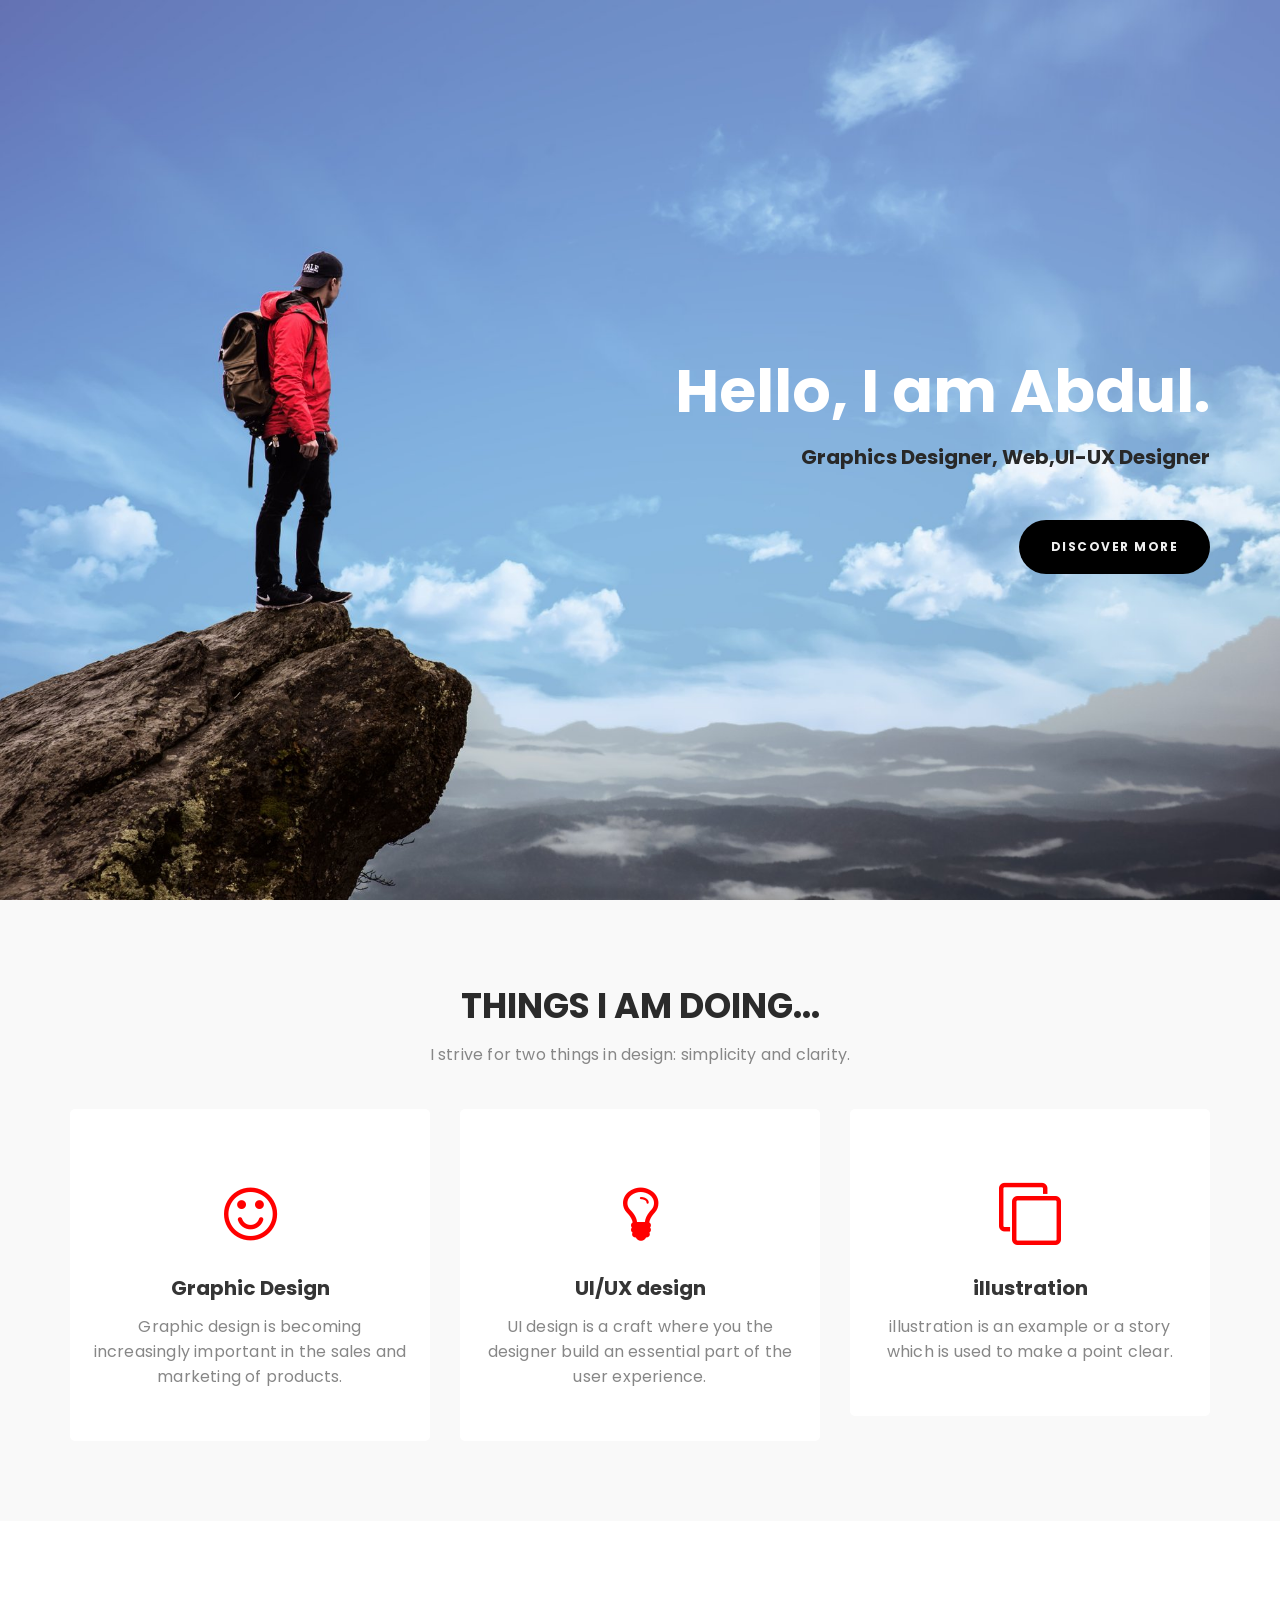
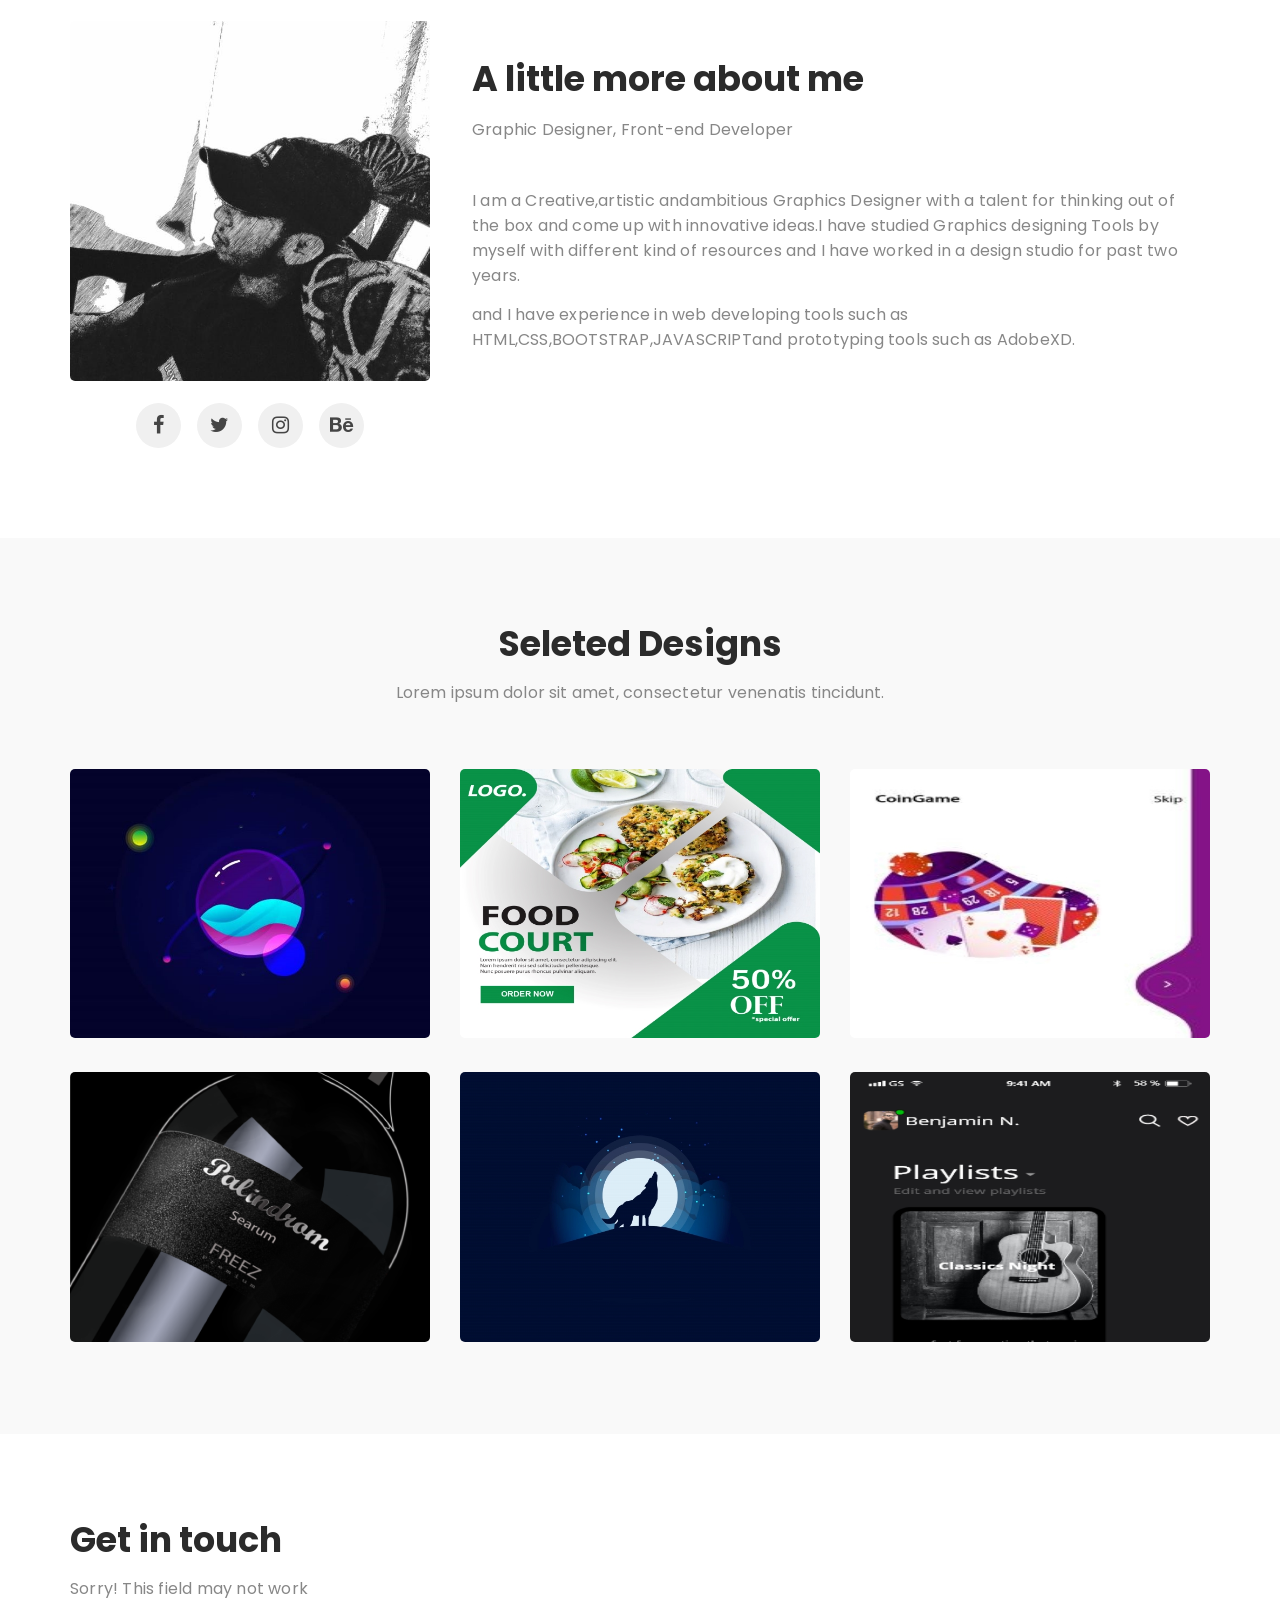
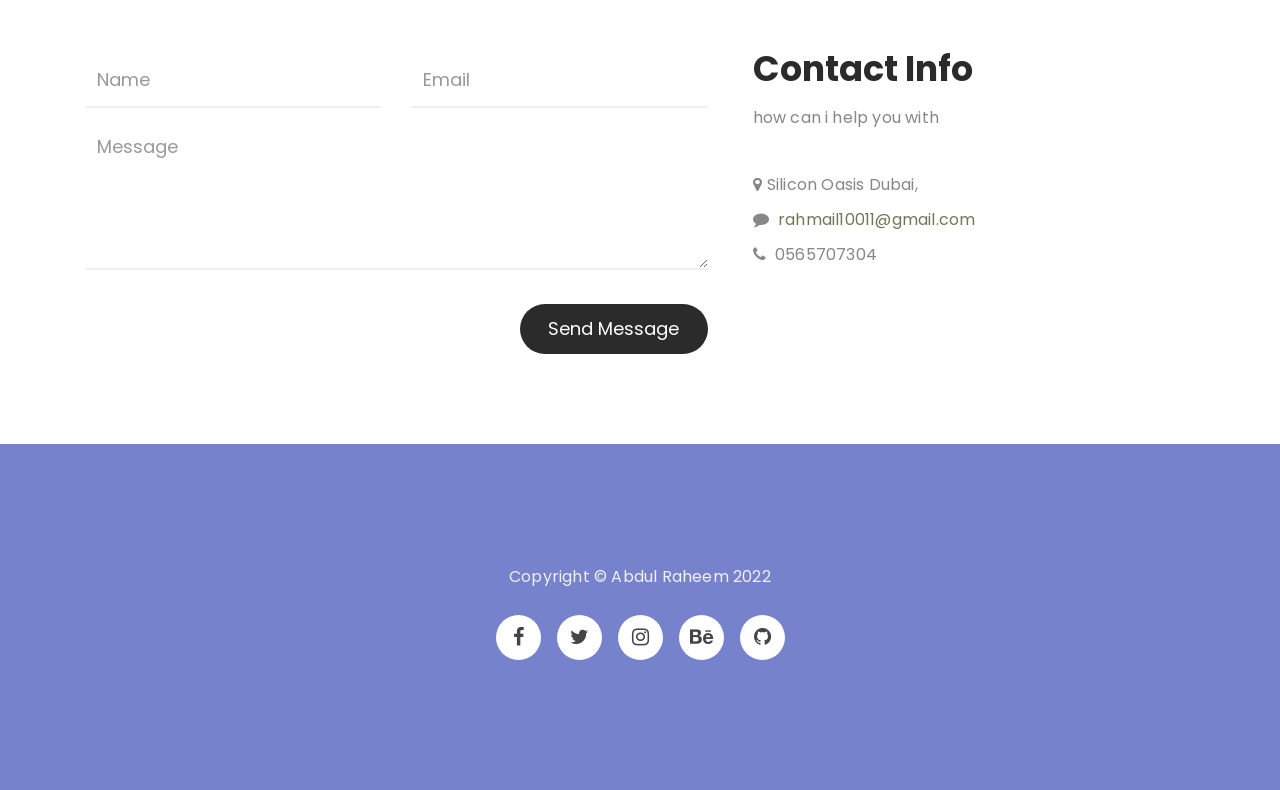
==== index.html @ 496cd47b "Update index.html" ====
<!DOCTYPE html>
<html lang="en">
<head>

<meta charset="UTF-8">
<meta http-equiv="X-UA-Compatible" content="IE=Edge">
<meta name="description" content="">
<meta name="keywords" content="">
<meta name="author" content="">
<meta name="viewport" content="width=device-width, initial-scale=1, maximum-scale=1">

<title>Portfolio</title>
<!--

Template 2087 Kalay

http://www.tooplate.com/view/2087-kalay

-->
<link rel="stylesheet" href="css/bootstrap.min.css">
<link rel="stylesheet" href="css/animate.css">
<link rel="stylesheet" href="css/magnific-popup.css">
<link rel="stylesheet" href="css/font-awesome.min.css">

<!-- MAIN CSS -->
<link rel="stylesheet" href="css/tooplate-style.css">

</head>
<body>

<!-- PRE LOADER -->
<div class="preloader">
     <div class="spinner">
          <span class="spinner-rotate"></span>
     </div>
</div>


<!-- HOME SECTION -->
<section id="home" class="parallax-section">
     <div class="container">
          <div class="row">

               <div class="col-md-offset-5 col-md-7 col-sm-12">
                    <div class="home-thumb">
                         <h1 class="wow fadeInUp" data-wow-delay="0.4s">Hello, I am Abdul.</h1>
                         <h4 class="wow fadeInUp white-color" data-wow-delay="0.6s">Graphics Designer, Web,UI-UX Designer </h4>
                         <a href="#service" class="wow fadeInUp smoothScroll btn btn-default section-btn" data-wow-delay="1s">discover more</a>
                    </div>
               </div>

          </div>
     </div>
</section>


<!-- SERVICE SECTION -->
<section id="service" class="parallax-section">
     <div class="container">
          <div class="row">

               <div class="wow fadeInUp section-title" data-wow-delay="0.2s">
                    <!-- SECTION TITLE -->
                    <h2 class="text-uppercase">things i am doing...</h2>
                    <p>I strive for two things in design: simplicity and clarity.</p>
               </div>

               <div class="col-md-4 col-sm-6 col-lg-4 wow fadeInUp" data-wow-delay="0.4s">
                    <div class="service-thumb">
                         <i class="fa fa-smile-o"></i>
                         <h4>Graphic Design</h4>
                         <p>Graphic design is becoming increasingly important in the sales and marketing of products.</p>
                    </div>
               </div>

               

               <div class="col-md-4 col-sm-6 col-lg-4 wow fadeInUp" data-wow-delay="0.6s">
                    <div class="service-thumb">
                         <i class="fa fa-lightbulb-o"></i>
                         <h4>UI/UX design</h4>
                         <p>UI design is a craft where you the designer build an essential part of the user experience.</p>
                    </div>
               </div>

               <div class="col-md-4 col-sm-6 col-lg-4 wow fadeInUp" data-wow-delay="0.8s">
                    <div class="service-thumb">
                         <i class="fa fa-clone"></i>
                         <h4>illustration</h4>
                         <p>illustration is an example or a story which is used to make a point clear.</p>
                    </div>
               </div>
               
          </div>
     </div>
</section>


<!-- ABOUT SECTION -->
<section id="about" class="parallax-section">
     <div class="container">
          <div class="row">
               
               <div class="col-md-4 col-sm-8">
                    <div class="about-image-thumb">
                         <img src="images/profile-image.jpg" class="wow fadeInUp img-responsive" data-wow-delay="0.2s" alt="about image">
                         <ul class="social-icon">
                              <li><a href="#" class="fa fa-facebook"></a></li>
                              <li><a href="#" class="fa fa-twitter"></a></li>
                              <li><a href="#" class="fa fa-instagram"></a></li>
                              <li><a href="#" class="fa fa-behance"></a></li>
                         </ul>
                    </div>
               </div>

               <div class="col-md-8 col-sm-12">
                    <div class="about-thumb">
                         <!-- SECTION TITLE -->
                         <div class="wow fadeInUp section-title" data-wow-delay="0.6s">
                              <h2>A little more about me</h2>
                              <p>Graphic Designer, Front-end Developer</p>
                         </div>
                         <div class="wow fadeInUp" data-wow-delay="0.8s">
                              <p>I am a Creative,artistic andambitious Graphics Designer with a talent for thinking out of the box
                                   and come up with innovative ideas.I have studied Graphics designing Tools by myself with
                                   different kind of resources and I have worked in a design studio for past two years.
                                   
                              <p>and I have experience in web developing tools such as HTML,CSS,BOOTSTRAP,JAVASCRIPTand
                                   prototyping tools such as AdobeXD.</p></p>
                         </div>
                    </div>
               </div>

          </div>
     </div>
</section>


<!-- WORK SECTION -->
<section id="work" class="parallax-section">
     <div class="container">
          <div class="row">

               <div class="col-md-12 col-sm-12">
                    <!-- SECTION TITLE -->
                    <div class="wow fadeInUp section-title" data-wow-delay="0.2s">
                         <h2>Seleted Designs</h2>
                         <p>Lorem ipsum dolor sit amet, consectetur venenatis tincidunt.</p>
                    </div>
               </div>

               <div class="wow fadeInUp col-md-4 col-sm-6" data-wow-delay="0.4s">
                    <!-- WORK THUMB -->
                    <div class="work-thumb">
                         <a href="./images/planet.jpg" class="image-popup">
                              <div class="work-thumb-overlay">
                                   <h4 class="white-color">Glass Planet</h4>
                                   <h2>illustration</h2>
                              </div>
                              <img src="./images/planet tub.jpg" class="img-responsive" alt="Work 1">
                         </a>
                    </div>
               </div>

               <div class="wow fadeInUp col-md-4 col-sm-6" data-wow-delay="0.4s">
                    <!-- WORK THUMB -->
                    <div class="work-thumb">
                         <a href="./images/web banner.jpg" class="image-popup">
                              <div class="work-thumb-overlay">
                                   <h4 class="white-color">Social media banner</h4>
                                   <h2>Graphic Design</h2>
                              </div>
                              <img src="./images/web banner tum.jpg" class="img-responsive" alt="Work 2">
                         </a>
                    </div>
               </div>

               <div class="wow fadeInUp col-md-4 col-sm-6" data-wow-delay="0.4s">
                    <!-- WORK THUMB -->
                    <div class="work-thumb">
                         <a href="./images/liquid swipe ui-02.jpg" class="image-popup">
                              <div class="work-thumb-overlay">
                                   <h4 class="white-color">Coin Game</h4>
                                   <h2>UI-UX</h2>
                              </div>
                              <img src="./images/liquid swipe ui tum.jpg" class="img-responsive" alt="Work 3">
                         </a>
                    </div>
               </div>

               <div class="wow fadeInUp col-md-4 col-sm-6" data-wow-delay="0.4s">
                    <!-- WORK THUMB -->
                    <div class="work-thumb">
                         <a href="./images/bottle.png" class="image-popup">
                              <div class="work-thumb-overlay">
                                   <h4 class="white-color">Freez premium</h4>
                                   <h2>Branding</h2>
                              </div>
                              <img src="./images/bottle tmb.png" class="img-responsive" alt="Work 3">
                         </a>
                    </div>
               </div>

               <div class="wow fadeInUp col-md-4 col-sm-6" data-wow-delay="0.4s">
                    <!-- WORK THUMB -->
                    <div class="work-thumb">
                         <a href="./images/wolf-01.jpg" class="image-popup">
                              <div class="work-thumb-overlay">
                                   <h4 class="white-color">Wolf silhouette</h4>
                                   <h2>illustration</h2>
                              </div>
                              <img src="./images/wolf-01tum.jpg" class="img-responsive" alt="Work 3">
                         </a>
                    </div>
               </div>

               <div class="wow fadeInUp col-md-4 col-sm-6" data-wow-delay="0.4s">
                    <!-- WORK THUMB -->
                    <div class="work-thumb">
                         <a href="./images/iPhone X-XS-11 Pro – 1.png" class="image-popup">
                              <div class="work-thumb-overlay">
                                   <h4 class="white-color">Music app</h4>
                                   <h2>UI-UX</h2>
                              </div>
                              <img src="./images/iphone tum.png" class="img-responsive" alt="Work 3">
                         </a>
                    </div>
               </div>
          </div>
     </div>
</section>


<!-- CONTACT SECTION -->
<section id="contact" class="parallax-section">
     <div class="container">
          <div class="row">

               <div class="col-md-12 col-sm-12">
                    <!-- SECTION TITLE -->
                    <div class="wow fadeInUp section-title" data-wow-delay="0.2s">
                         <h2>Get in touch</h2>
                         <p>Sorry! This field may not work</p>
                    </div>
               </div>

               <div class="col-md-7 col-sm-10">
                    <!-- CONTACT FORM HERE -->
                    <div class="wow fadeInUp" data-wow-delay="0.4s">
                        <form id="contact-form" action="#" method="get">
                              <div class="col-md-6 col-sm-6">
                                   <input type="text" class="form-control" name="name" placeholder="Name" required="">
                              </div>
                              <div class="col-md-6 col-sm-6">
                                   <input type="email" class="form-control" name="email" placeholder="Email" required="">
                              </div>
                              <div class="col-md-12 col-sm-12">
                                   <textarea class="form-control" rows="5" name="message" placeholder="Message" required=""></textarea>
                              </div>
                              <div class="col-md-offset-8 col-md-4 col-sm-offset-6 col-sm-6">
                                   <button id="submit" type="submit" class="form-control" name="submit">Send Message</button>
                              </div>
                        </form>
                    </div>
               </div>

               <div class="col-md-5 col-sm-8">
                    <!-- CONTACT INFO -->
                    <div class="wow fadeInUp contact-info" data-wow-delay="0.4s">
                         <div class="section-title">
                              <h2>Contact Info</h2>
                              <p>how can i help you with</p>
                         </div>
                         
                         <p><i class="fa fa-map-marker"></i>Silicon Oasis Dubai,</p>
                         <p><i class="fa fa-comment"></i> <a href="mailto:info@company.com">rahmail10011@gmail.com</a></p>
                         <p><i class="fa fa-phone"></i> 0565707304</p>
                    </div>
               </div>

          </div>
     </div>
</section>


<!-- FOOTER SECTION -->
<footer>
    <div class="container">
        <div class="row">

               <div class="wow fadeInUp col-md-12 col-sm-12" data-wow-delay="0.8s">
                    <p class="white-color">Copyright &copy; Abdul Raheem 2022
                    </p>
                    <div class="wow fadeInUp" data-wow-delay="1s">
                         <ul class="social-icon">
                              <li><a href="#" class="fa fa-facebook"></a></li>
                              <li><a href="#" class="fa fa-twitter"></a></li>
                              <li><a href="#" class="fa fa-instagram"></a></li>
                              <li><a href="#" class="fa fa-behance"></a></li>
                              <li><a href="#" class="fa fa-github"></a></li>
                         </ul>
                    </div>
          </div>
     </div>
</footer>

<!-- SCRIPTS -->
<script src="js/jquery.js"></script>
<script src="js/bootstrap.min.js"></script>
<script src="js/jquery.parallax.js"></script>
<script src="js/smoothscroll.js"></script>
<script src="js/jquery.magnific-popup.min.js"></script>
<script src="js/magnific-popup-options.js"></script>
<script src="js/wow.min.js"></script>
<script src="js/custom.js"></script>
</body>
</html>
---- css/tooplate-style.css ----
@import url('https://fonts.googleapis.com/css?family=Poppins:300,400');

body {
    background: #ffffff;
    font-family: 'Poppins', sans-serif;
    font-style: normal;
    font-weight: normal;
    overflow-x: hidden;
}

html, body {
  width: 100%;
  height: 100%;
}



/*---------------------------------------
  Typorgraphy              
-----------------------------------------*/

h1,h2,h3,h4,h5,h6 {
  font-style: normal;
  font-weight: bold;
  letter-spacing: 0px;
}

h1 {
  color: #ffffff;
  font-size: 45px;
  line-height: normal;
}

h2 {
  color: #2b2b2b;
  font-size: 35px;
  line-height: 52px;
  margin-top: 0px;
}

h3 {
  color: #282828;
  font-size: 16px;
  line-height: 32px;
  letter-spacing: 6px;
  text-transform: uppercase;
}

h4 {
  color: #353535;
  font-size: 20px;
}

p {
  color: #878787;
  font-size: 16px;
  font-weight: normal;
  line-height: 25px;
  letter-spacing: 0.2px;
}

.bg-grey {
  background: #2b2b2b !important;
}

.white-color {
  color: #f0f0f0;
}



/*---------------------------------------
  Buttons               
-----------------------------------------*/

.section-btn {
  background: #000000;
  border: none;
  border-radius: 50px;
  color: #f0f0f0;
  font-size: 12px;
  font-weight: bold;
  letter-spacing: 1.5px;
  padding: 18px 32px;
  margin-top: 42px;
  text-transform: uppercase;
  -webkit-transition: all ease-in-out 0.4s;
  transition: all ease-in-out 0.4s;
}

.section-btn:focus,
.section-btn:hover {
  background: #ffffff;
  color: #000000;
}



/*---------------------------------------
  General               
-----------------------------------------*/

html{
  -webkit-font-smoothing: antialiased;
}

a {
  color: #757557;
  -webkit-transition: 0.5s;
  transition: 0.5s;
  text-decoration: none !important;
}

a:hover, a:active, a:focus {
  color: red;
  outline: none;
}

* {
  -webkit-box-sizing: border-box;
  box-sizing: border-box;
}

*:before,
*:after {
  -webkit-box-sizing: border-box;
  box-sizing: border-box;
}

.parallax-section {
  background-attachment: fixed !important;
  background-size: cover !important;
}

.section-title {
  margin: 0;
  padding-bottom: 32px;
}

#service, #about, #work,
#contact, footer {
  position: relative;
  padding-top: 80px;
  padding-bottom: 80px;
}

#service, #work {
  background: #f9f9f9;
  text-align: center;
}


/*---------------------------------------
  Pre loader section              
-----------------------------------------*/

.preloader {
  position: fixed;
  top: 0;
  left: 0;
  width: 100%;
  height: 100%;
  z-index: 99999;
  display: flex;
  flex-flow: row nowrap;
  justify-content: center;
  align-items: center;
  background: none repeat scroll 0 0 #ffffff;
}

.spinner {
  border: 1px solid transparent;
  border-radius: 5px;
  position: relative;
}

.spinner:before {
  content: '';
  box-sizing: border-box;
  position: absolute;
  top: 50%;
  left: 50%;
  width: 65px;
  height: 65px;
  margin-top: -10px;
  margin-left: -10px;
  border-radius: 50%;
  border: 2px solid #454545;
  border-top-color: #ffffff;
  animation: spinner .9s linear infinite;
}

@-webkit-@keyframes spinner {
  to {transform: rotate(360deg);}
}

@keyframes spinner {
  to {transform: rotate(360deg);}
}



/*---------------------------------------
  Home section              
-----------------------------------------*/

#home {
  background: url(../images/home-bg.jpg) 50% 0 repeat-y fixed;
  background-size: cover;
  background-position: center center;
  display: -webkit-box;
  display: -webkit-flex;
   display: -ms-flexbox;
  display: flex;
  -webkit-box-align: center;
  -webkit-align-items: center;
  -ms-flex-align: center;
   align-items: center;
  height: 100vh;
  position: relative;
  text-align: right;
}
.home-thumb h1{
  font-size: 60px;
}
.home-thumb h4{
  color: #282828;
}



/*---------------------------------------
  Service section              
-----------------------------------------*/

.service-thumb {
  background: #ffffff;
  border-radius: 5px;
  padding: 42px 22px;
  cursor: crosshair;
  position: relative;
  top: 0;
  -webkit-transition: all ease-in-out 0.4s;
  transition: all ease-in-out 0.4s;
}

.service-thumb:hover {
  background: #2b2b2b;
  top: -5px;
}

.service-thumb:hover .fa,
.service-thumb:hover h4 {
  color: #ffffff;
}

.service-thumb h4 {
  padding-bottom: 5px;
}

.service-thumb .fa {
  color: red;
  font-size: 62px;
  text-align: center;
  margin-top: 32px;
  margin-bottom: 22px;
}

.bg-grey .fa {
  color: #ffffff;
}



/*---------------------------------------
  About section              
-----------------------------------------*/

#about {
  padding-top: 100px;
}

.about-image-thumb img {
  border-radius: 5px;
  margin-bottom: 22px;
}

.about-image-thumb .social-icon li a {
  background: #f0f0f0;
}

.about-thumb {
  padding: 32px 12px;
}

.about-thumb p {
  padding: 2px 0;
}



/*---------------------------------------
  Work section              
-----------------------------------------*/

.work-thumb {
  margin: 22px 0 12px 0;
  padding: 0;
  overflow: hidden;
  position: relative;
  text-align: left;
}

.work-thumb img {
  border-radius: 5px;
}

.work-thumb h2 {
  font-size: 25px;
}

.work-thumb-overlay {
  position: absolute;
  background: #7682cc;
  border-radius: 5px;
  cursor: crosshair;
  opacity: 0;
  width: 100%;
  height: 100%;
  padding: 82px 42px;
  -webkit-transition: all ease-in-out 0.4s;
  transition: all ease-in-out 0.4s;
}

.work-thumb:hover .work-thumb-overlay {
  opacity: 1;
}



/*---------------------------------------
  Contact section              
-----------------------------------------*/

.contact-info .fa {
  padding-right: 5px;
}

#contact .form-control {
  border: none;
  border-bottom: 2px solid #f0f0f0;
  border-radius: 0px;
  box-shadow: none;
  font-size: 18px;
  margin-top: 10px;
  margin-bottom: 10px;
  -webkit-transition: all ease-in-out 0.4s;
  transition: all ease-in-out 0.4s;
}

#contact .form-control:focus {
  border-bottom-color: #999999;
}

#contact input {
  height: 55px;
}

#contact button#submit {
  background: #2b2b2b;
  border: none;
  border-radius: 50px;
  color: #ffffff;
  height: 50px;
  margin-top: 24px;
}

#contact button#submit:hover {
  background: #7682cc;
  color: #ffffff;
}



/*---------------------------------------
  Footer section              
-----------------------------------------*/

footer {
  background: #7682cc;
  text-align: center;
  padding: 120px 0;
}

footer p {
  padding-bottom: 16px;
}



/*---------------------------------------
  Social icon             
-----------------------------------------*/

.social-icon {
  position: relative;
  padding: 0;
  margin: 0;
  text-align: center;
}

.social-icon li {
  display: inline-block;
  list-style: none;
}

.social-icon li a {
  background: #ffffff;
  border-radius: 100%;
  color: #454545;
  cursor: pointer;
  font-size: 20px;
  text-decoration: none;
  transition: all 0.4s ease-in-out;
  width: 45px;
  height: 45px;
  line-height: 45px;
  text-align: center;
  vertical-align: middle;
  position: relative;
  top: 0;
  margin: 0px 6px 10px 6px;
}

.social-icon li a:hover {
  background: red;
  color: #ffffff;
  transform: scale(1.1);
  top: -5px;
}



/*---------------------------------------
  Mobile Responsive styles              
-----------------------------------------*/

@media (max-width: 980px) {
  #home {
    height: 55vh;
  }

  .service-thumb {
    margin-top: 12px;
    margin-bottom: 22px;
  }

  .contact-info {
    margin-top: 22px;
  }
}


@media (max-width: 768px) {
  #home {
    height: 85vh;
  }
}


@media (max-width: 580px) {

  h1 {
    font-size: 29px;
  }

  h2 {
    font-size: 23px;
  }

  #home {
    height: 95vh;
  }

  .contact-info {
    margin-top: 42px;
  }
}


@media (max-width: 320px) {
  #home {
    height: 125vh;
  }
}
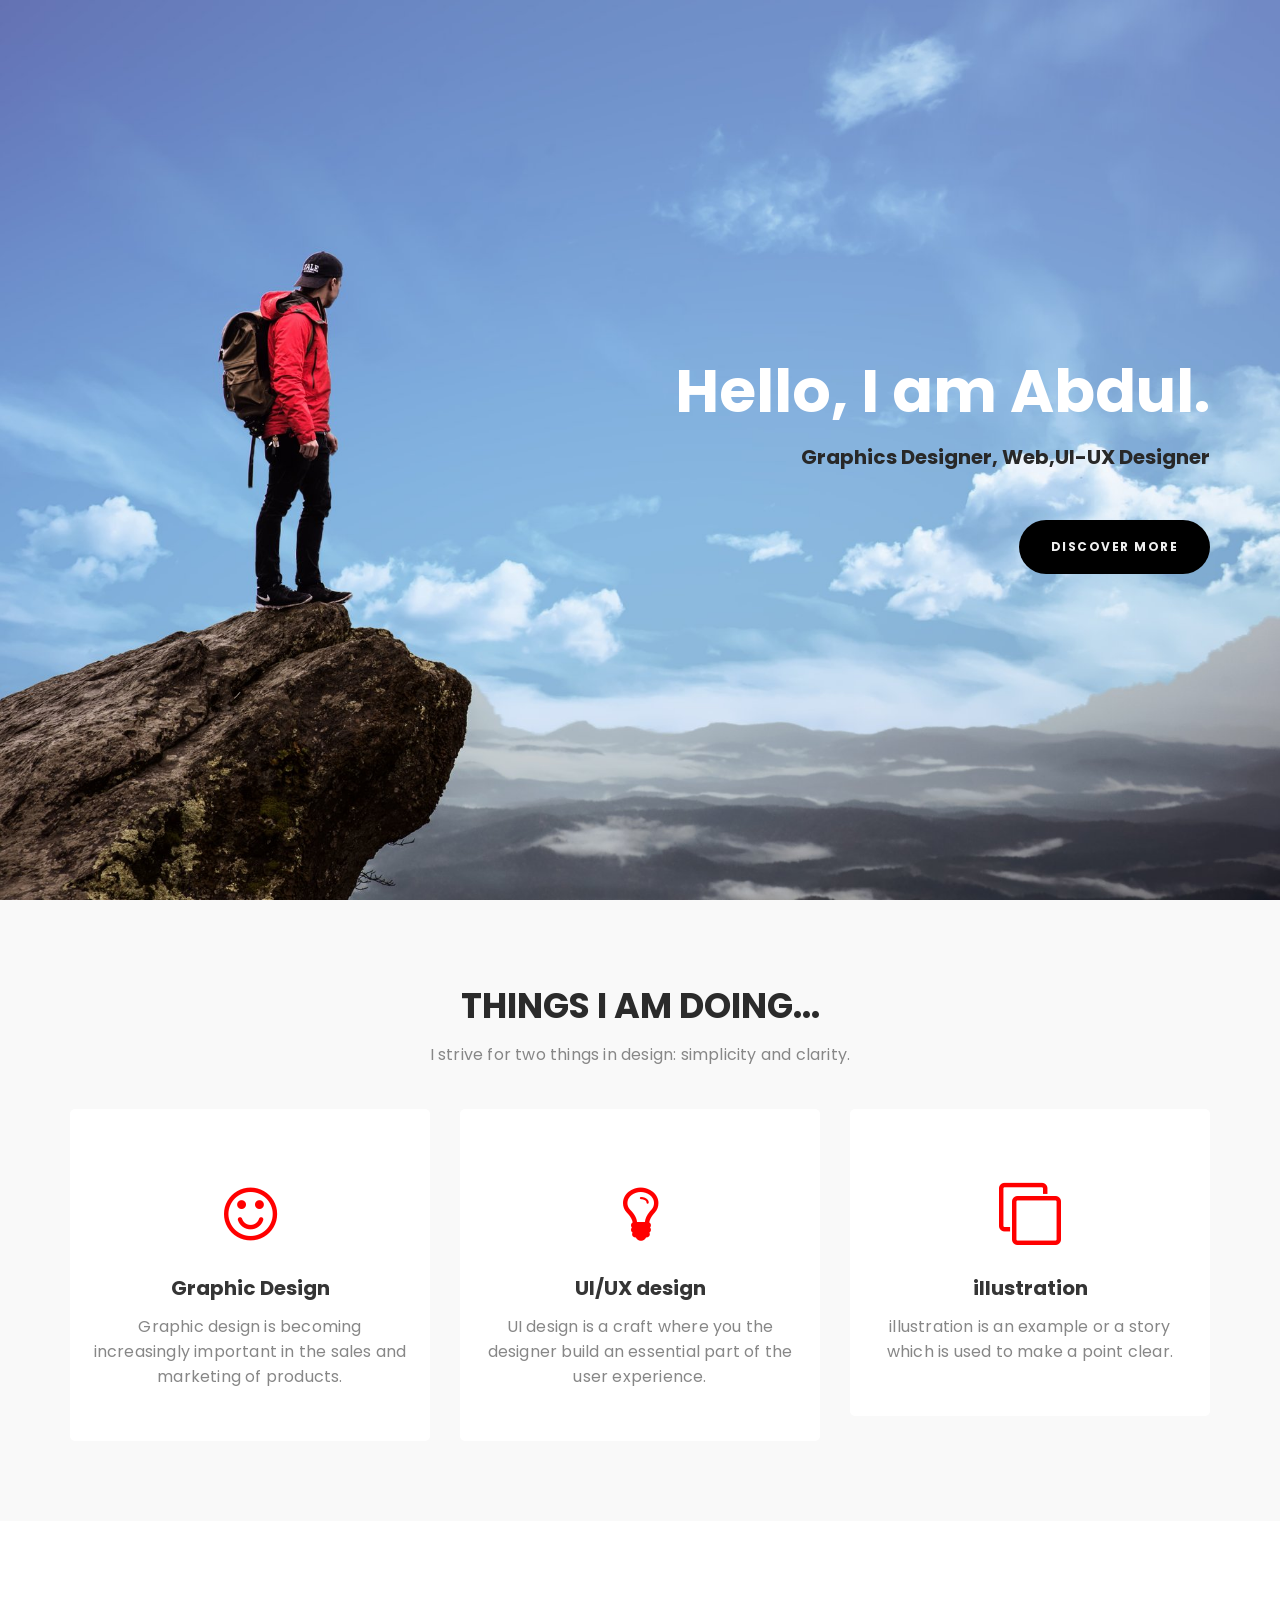
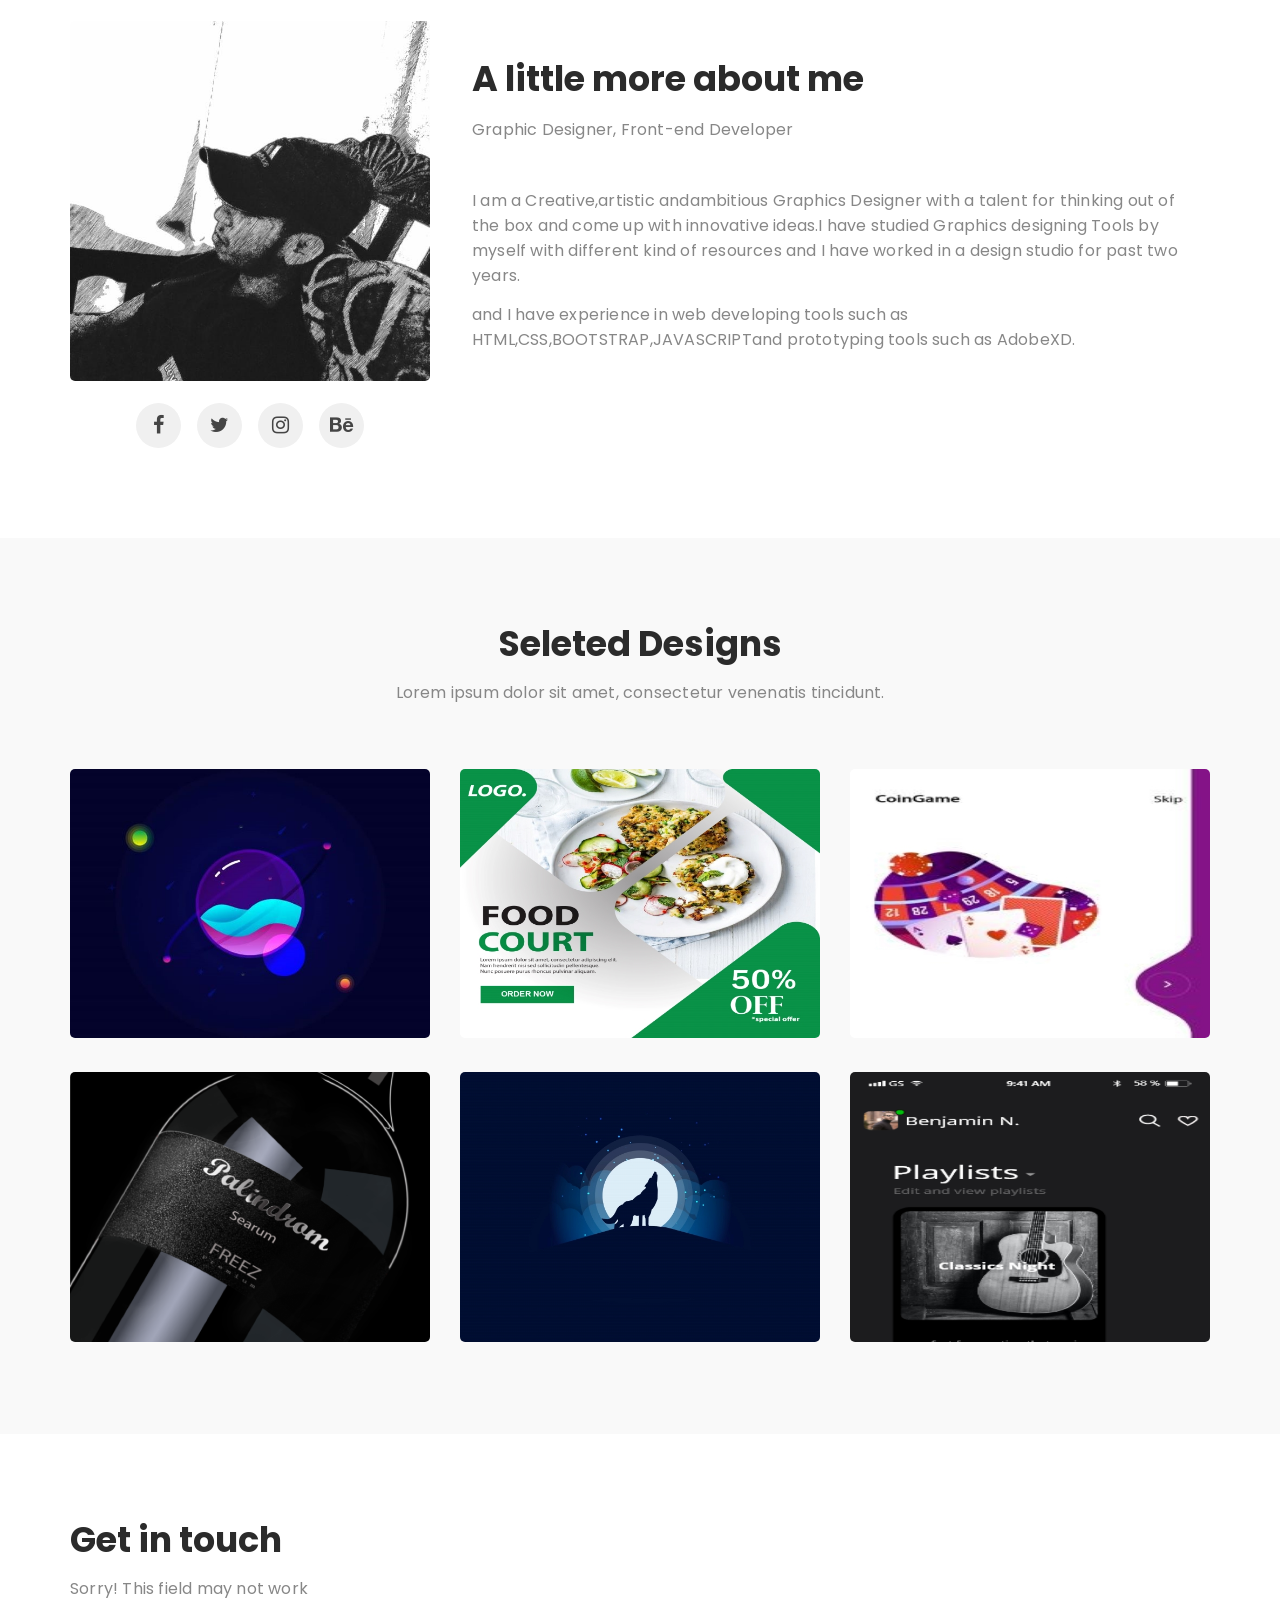
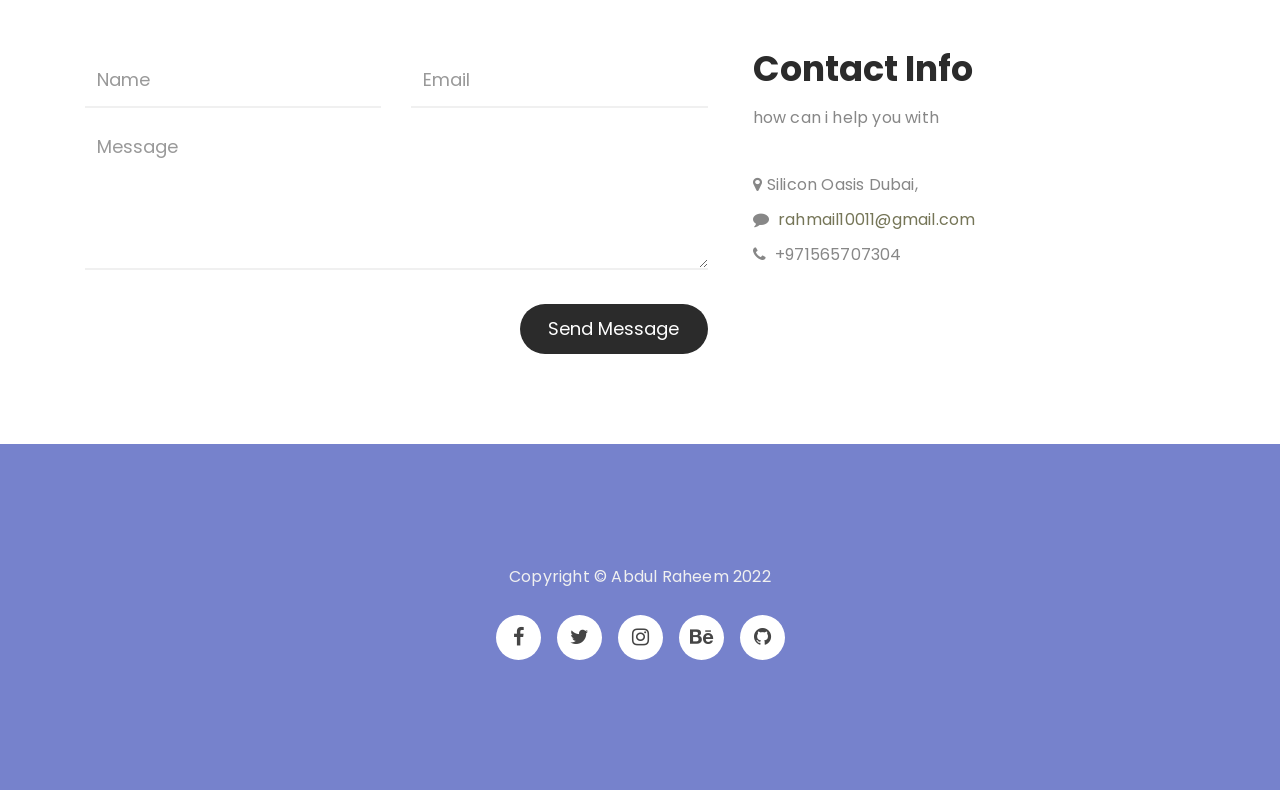
==== commit 00a4f4db: "Update index.html" ====
--- a/index.html
+++ b/index.html
@@ -274,7 +274,7 @@
                          
                          <p><i class="fa fa-map-marker"></i>Silicon Oasis Dubai,</p>
                          <p><i class="fa fa-comment"></i> <a href="mailto:info@company.com">rahmail10011@gmail.com</a></p>
-                         <p><i class="fa fa-phone"></i> 0565707304</p>
+                         <p><i class="fa fa-phone"></i> +971565707304</p>
                     </div>
                </div>
 
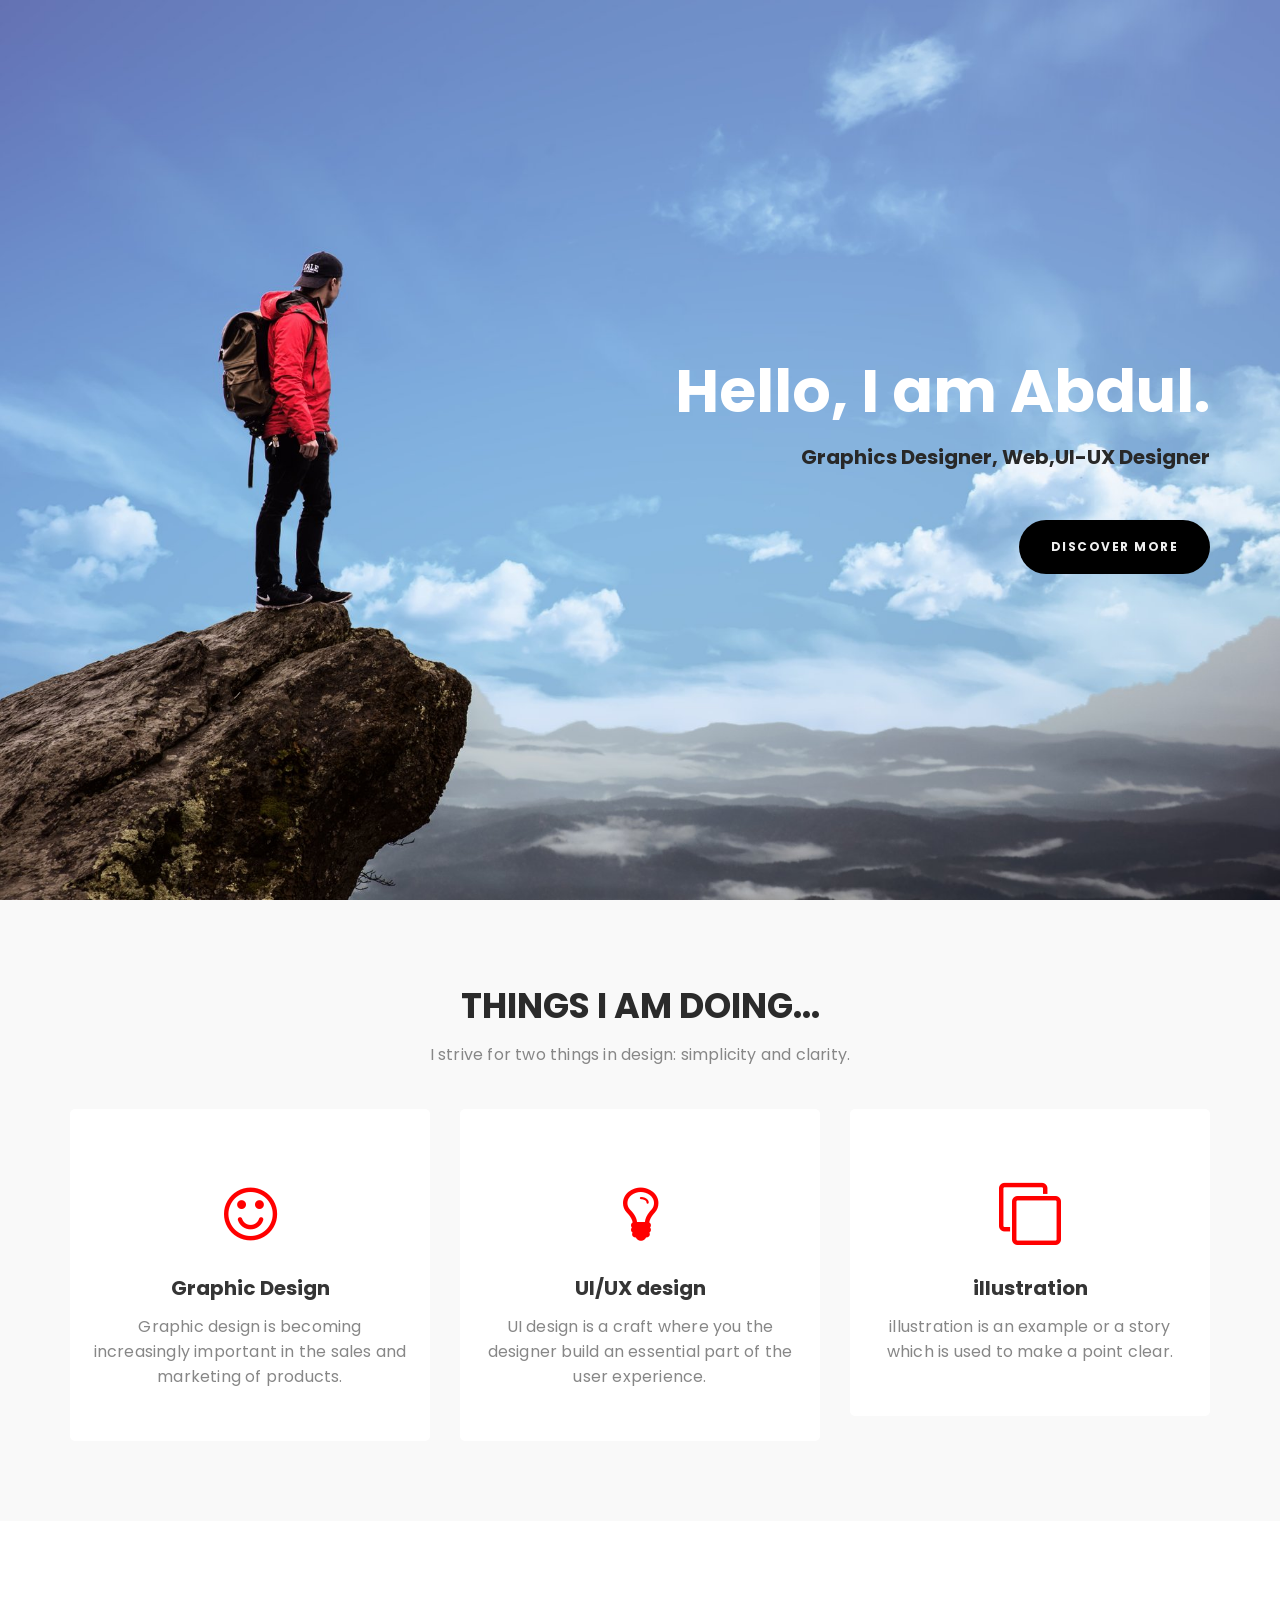
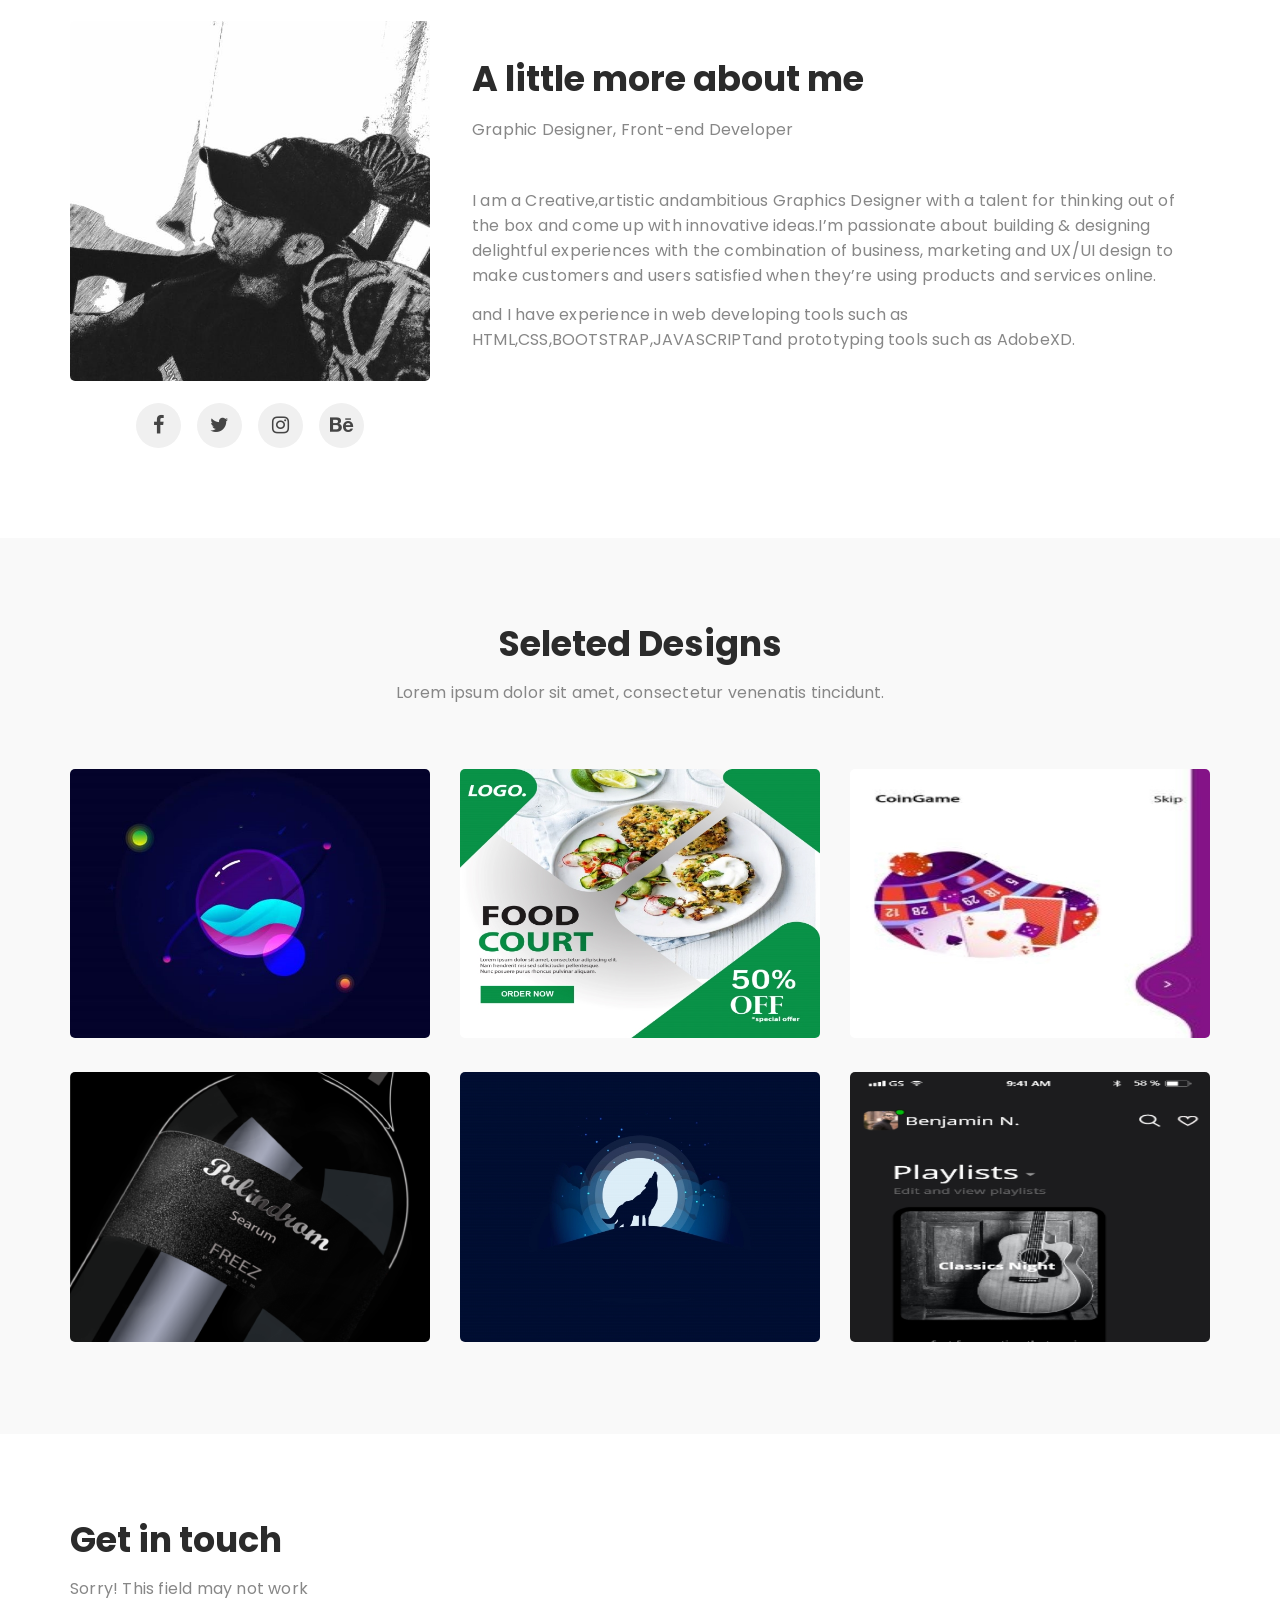
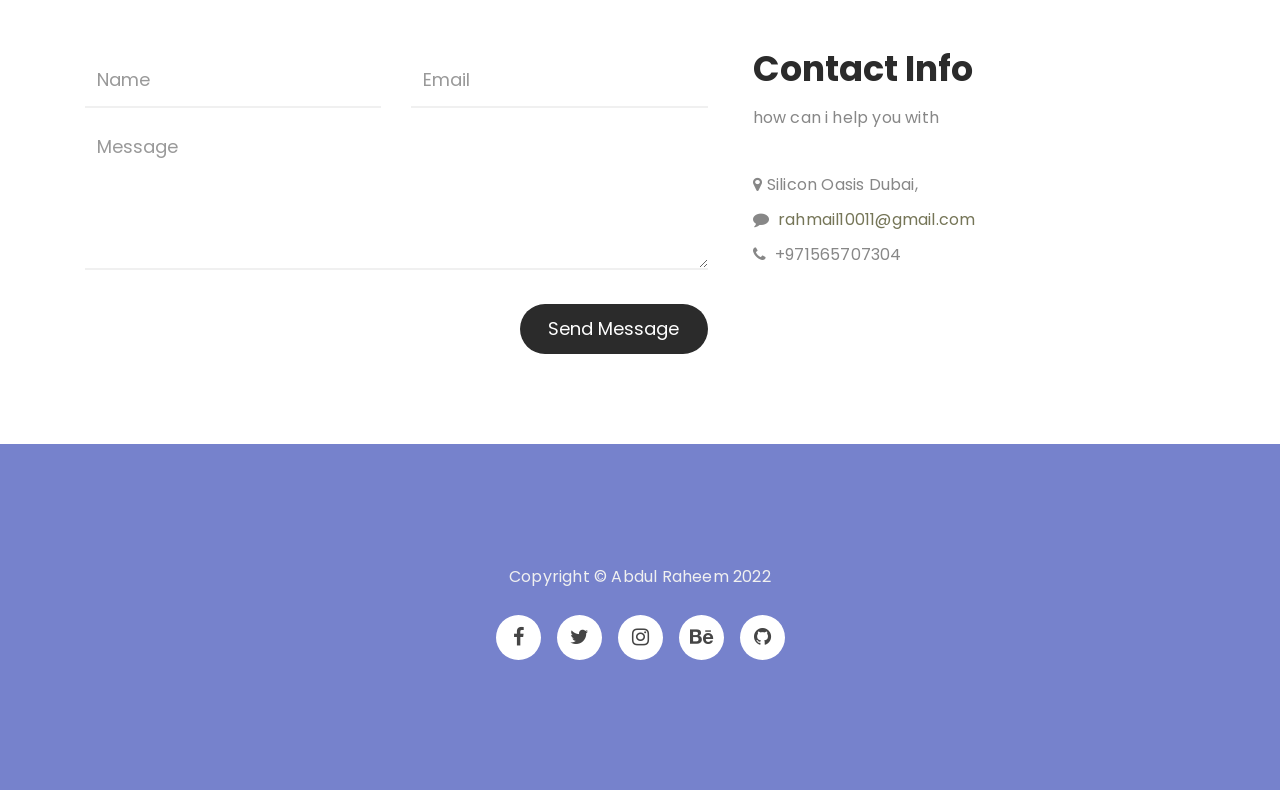
==== commit fa76210e: "Update index.html" ====
--- a/index.html
+++ b/index.html
@@ -122,8 +122,7 @@
                          </div>
                          <div class="wow fadeInUp" data-wow-delay="0.8s">
                               <p>I am a Creative,artistic andambitious Graphics Designer with a talent for thinking out of the box
-                                   and come up with innovative ideas.I have studied Graphics designing Tools by myself with
-                                   different kind of resources and I have worked in a design studio for past two years.
+                                   and come up with innovative ideas.I’m passionate about building & designing delightful experiences with the combination of business, marketing and UX/UI design to make customers and users satisfied when they’re using products and services online.
                                    
                               <p>and I have experience in web developing tools such as HTML,CSS,BOOTSTRAP,JAVASCRIPTand
                                    prototyping tools such as AdobeXD.</p></p>
@@ -204,7 +203,7 @@
                <div class="wow fadeInUp col-md-4 col-sm-6" data-wow-delay="0.4s">
                     <!-- WORK THUMB -->
                     <div class="work-thumb">
-                         <a href="./images/wolf-01.jpg" class="image-popup">
+                         <a href="https://www.behance.net/gallery/136197689/Homely-furniture-mobile-app-ui/modules/770504867" class="image-popup">
                               <div class="work-thumb-overlay">
                                    <h4 class="white-color">Wolf silhouette</h4>
                                    <h2>illustration</h2>
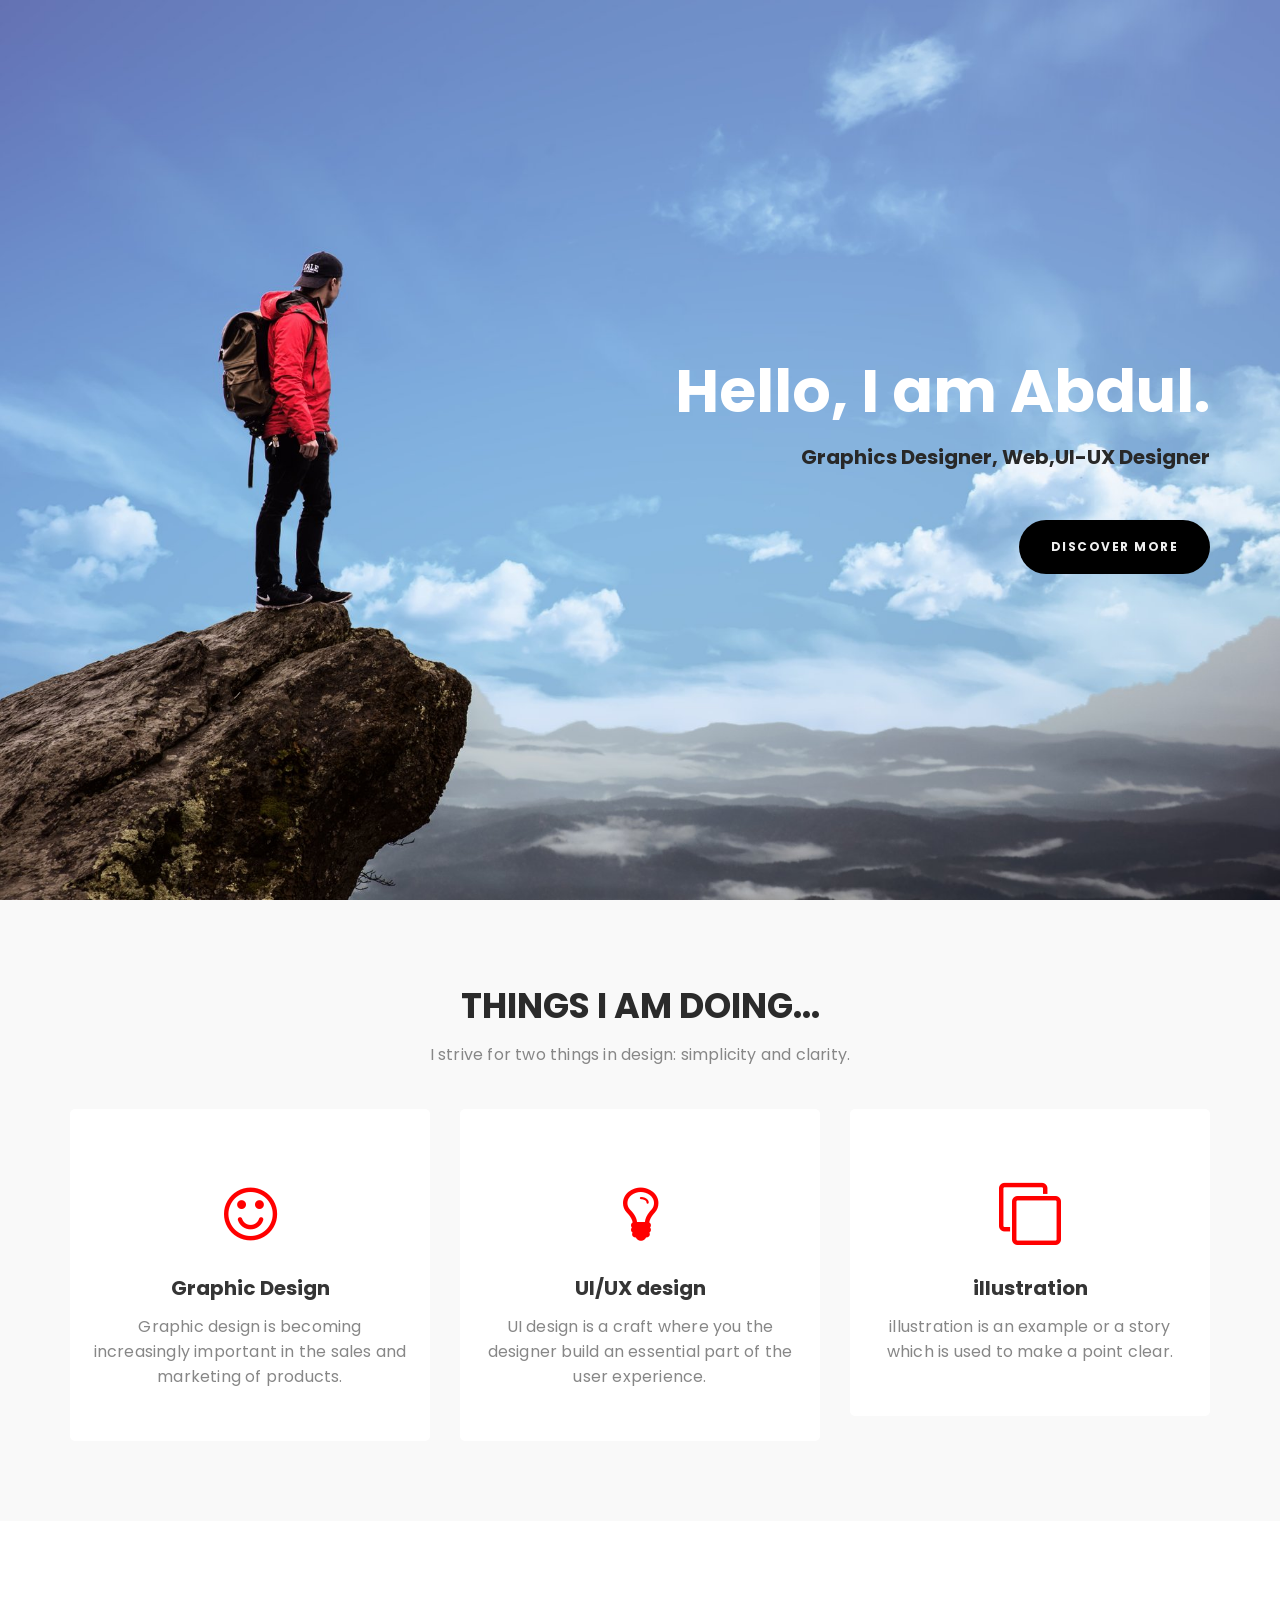
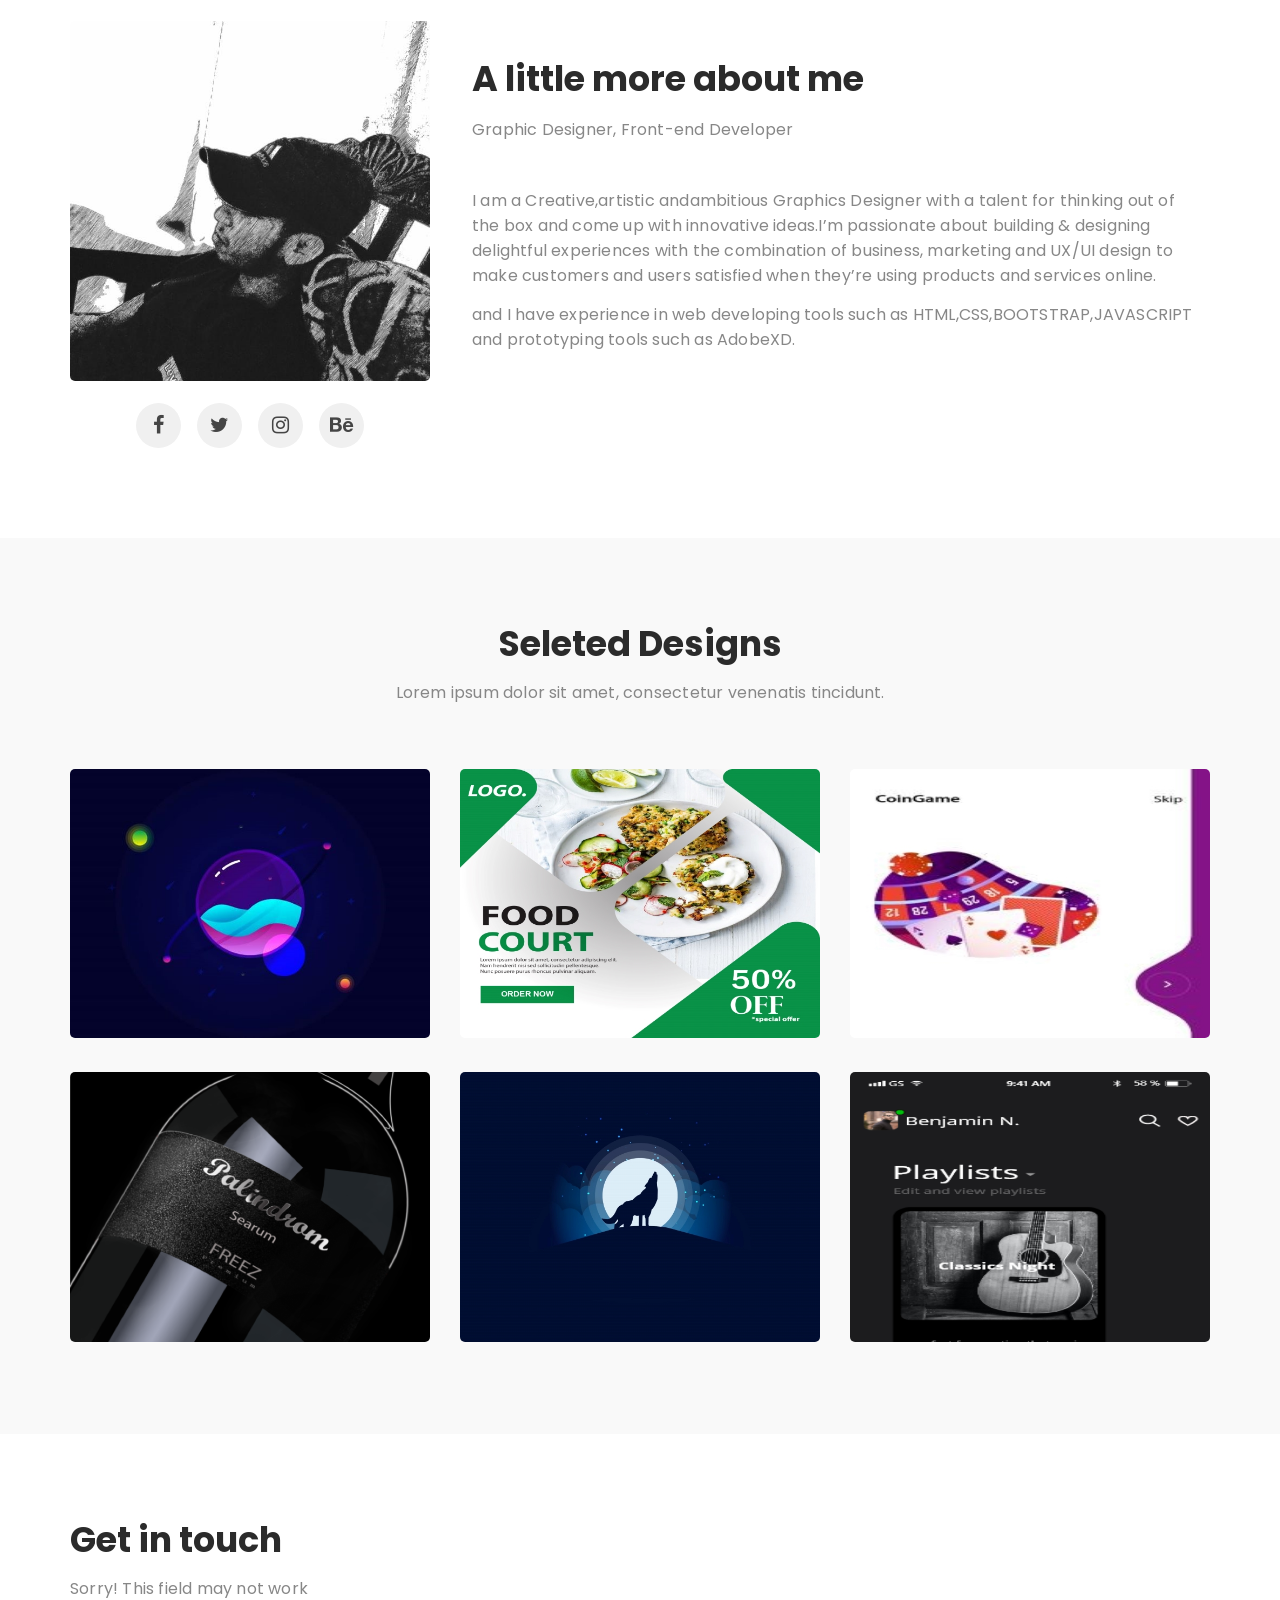
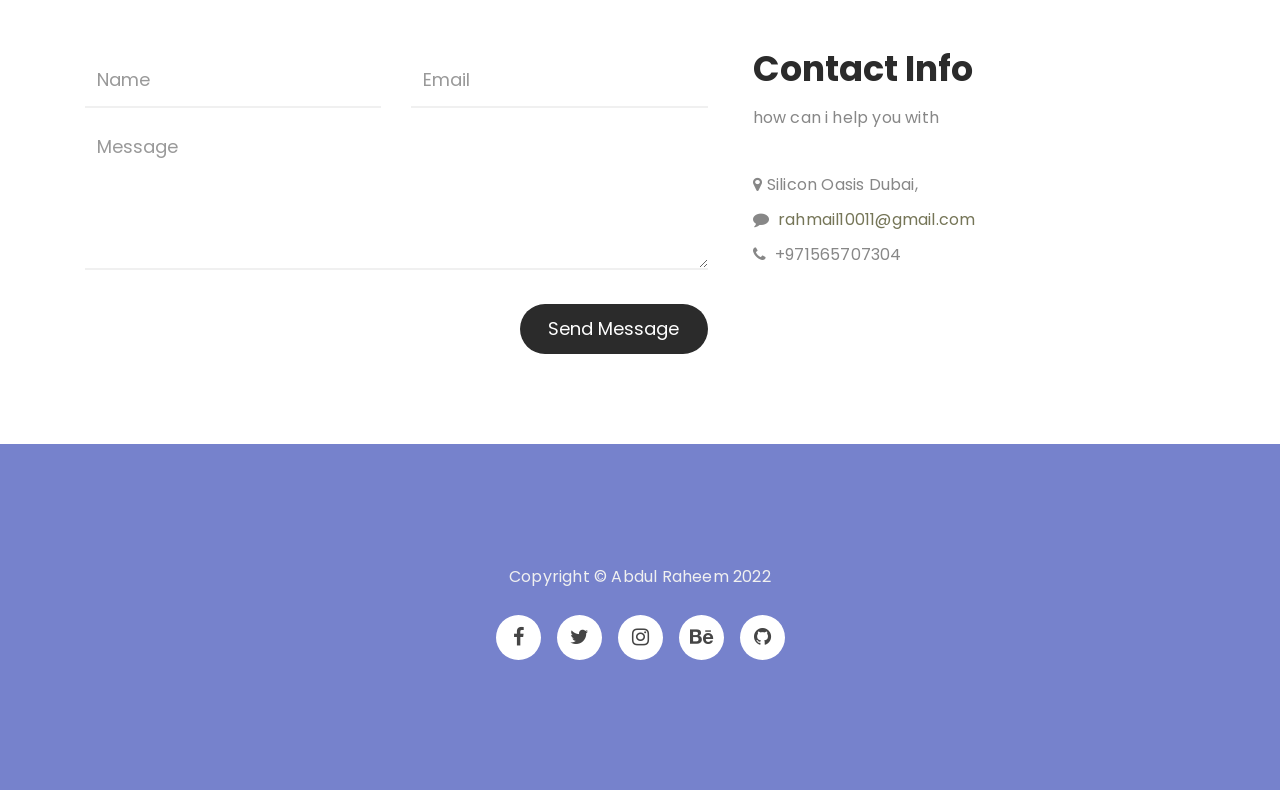
==== commit 71158d8e: "Update index.html" ====
--- a/index.html
+++ b/index.html
@@ -124,7 +124,7 @@
                               <p>I am a Creative,artistic andambitious Graphics Designer with a talent for thinking out of the box
                                    and come up with innovative ideas.I’m passionate about building & designing delightful experiences with the combination of business, marketing and UX/UI design to make customers and users satisfied when they’re using products and services online.
                                    
-                              <p>and I have experience in web developing tools such as HTML,CSS,BOOTSTRAP,JAVASCRIPTand
+                              <p>and I have experience in web developing tools such as HTML,CSS,BOOTSTRAP,JAVASCRIPT and
                                    prototyping tools such as AdobeXD.</p></p>
                          </div>
                     </div>
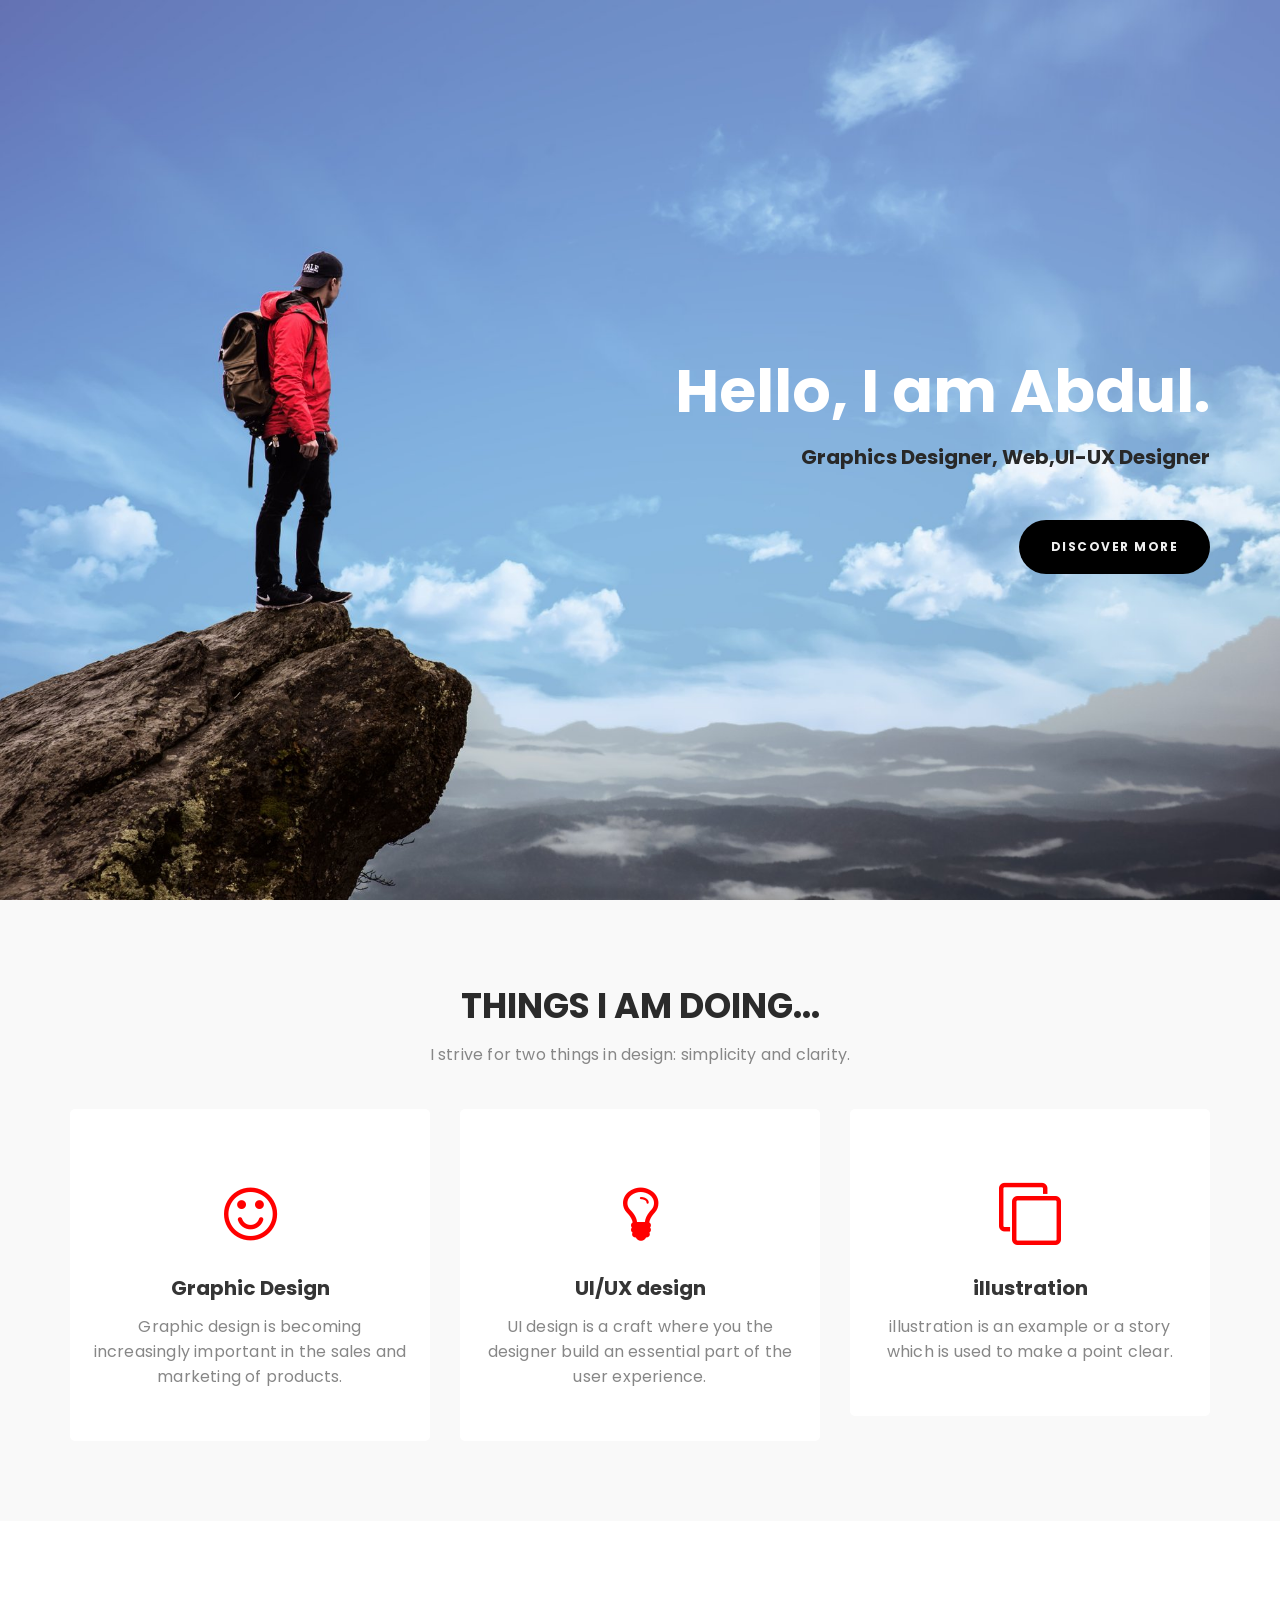
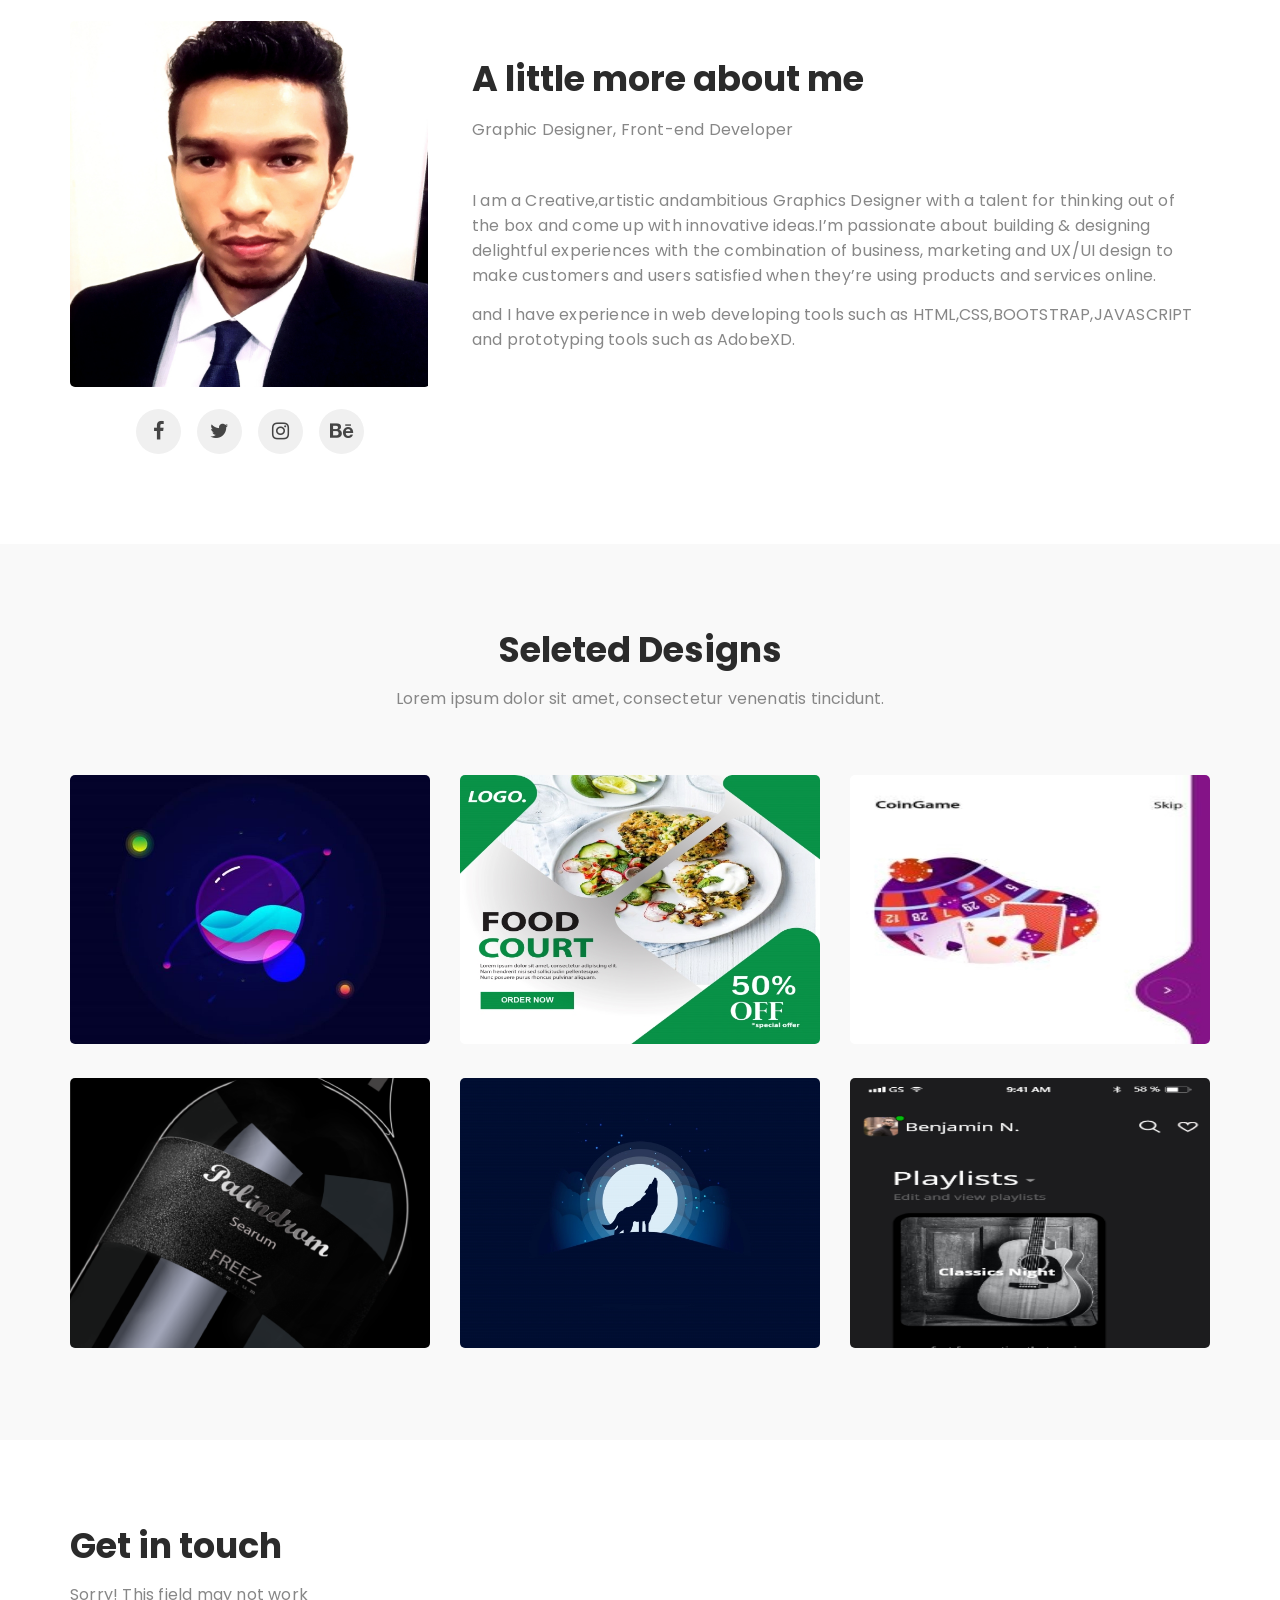
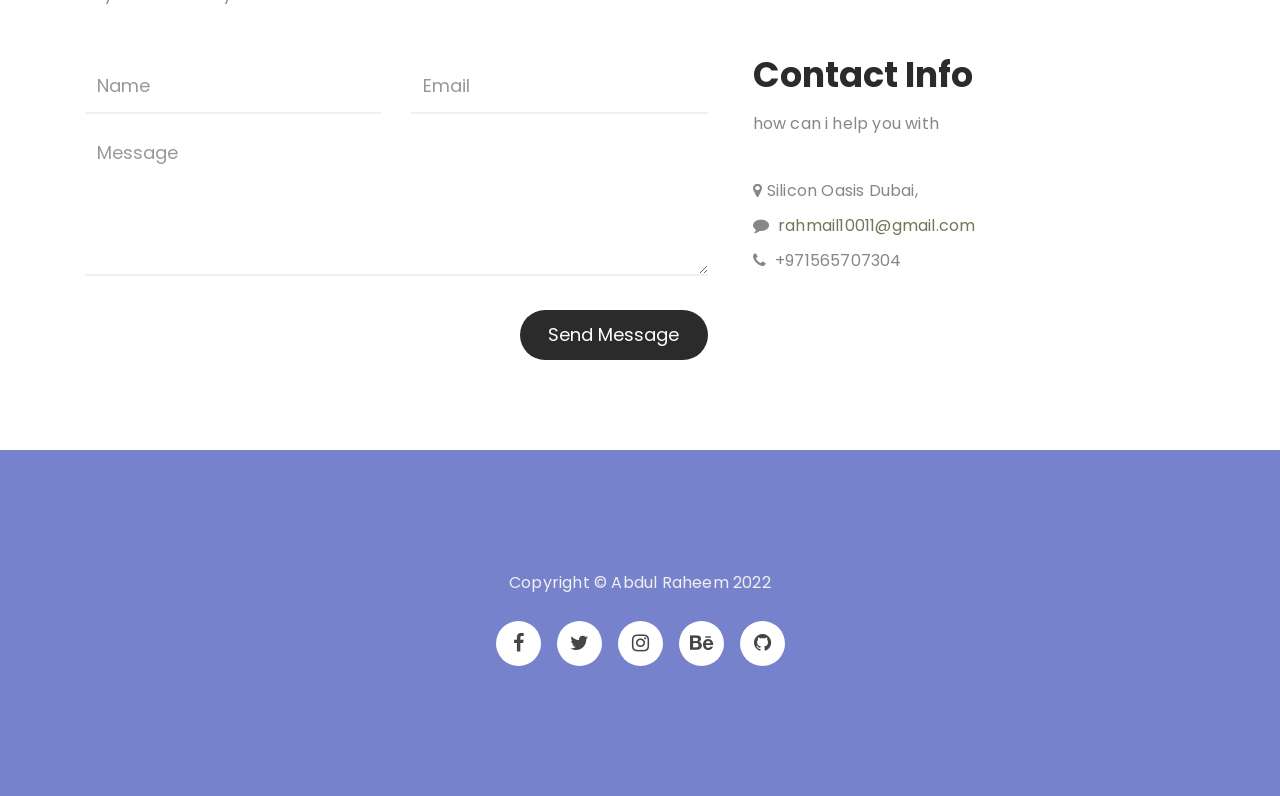
==== commit 1f0d42ba: "Update index.html" ====
--- a/index.html
+++ b/index.html
@@ -103,7 +103,7 @@
                
                <div class="col-md-4 col-sm-8">
                     <div class="about-image-thumb">
-                         <img src="images/profile-image.jpg" class="wow fadeInUp img-responsive" data-wow-delay="0.2s" alt="about image">
+                         <img src="./images/profile-image.jpg" class="wow fadeInUp img-responsive" data-wow-delay="0.2s" alt="about image">
                          <ul class="social-icon">
                               <li><a href="#" class="fa fa-facebook"></a></li>
                               <li><a href="#" class="fa fa-twitter"></a></li>
@@ -123,7 +123,7 @@
                          <div class="wow fadeInUp" data-wow-delay="0.8s">
                               <p>I am a Creative,artistic andambitious Graphics Designer with a talent for thinking out of the box
                                    and come up with innovative ideas.I’m passionate about building & designing delightful experiences with the combination of business, marketing and UX/UI design to make customers and users satisfied when they’re using products and services online.
-                                   
+                              </p>
                               <p>and I have experience in web developing tools such as HTML,CSS,BOOTSTRAP,JAVASCRIPT and
                                    prototyping tools such as AdobeXD.</p></p>
                          </div>
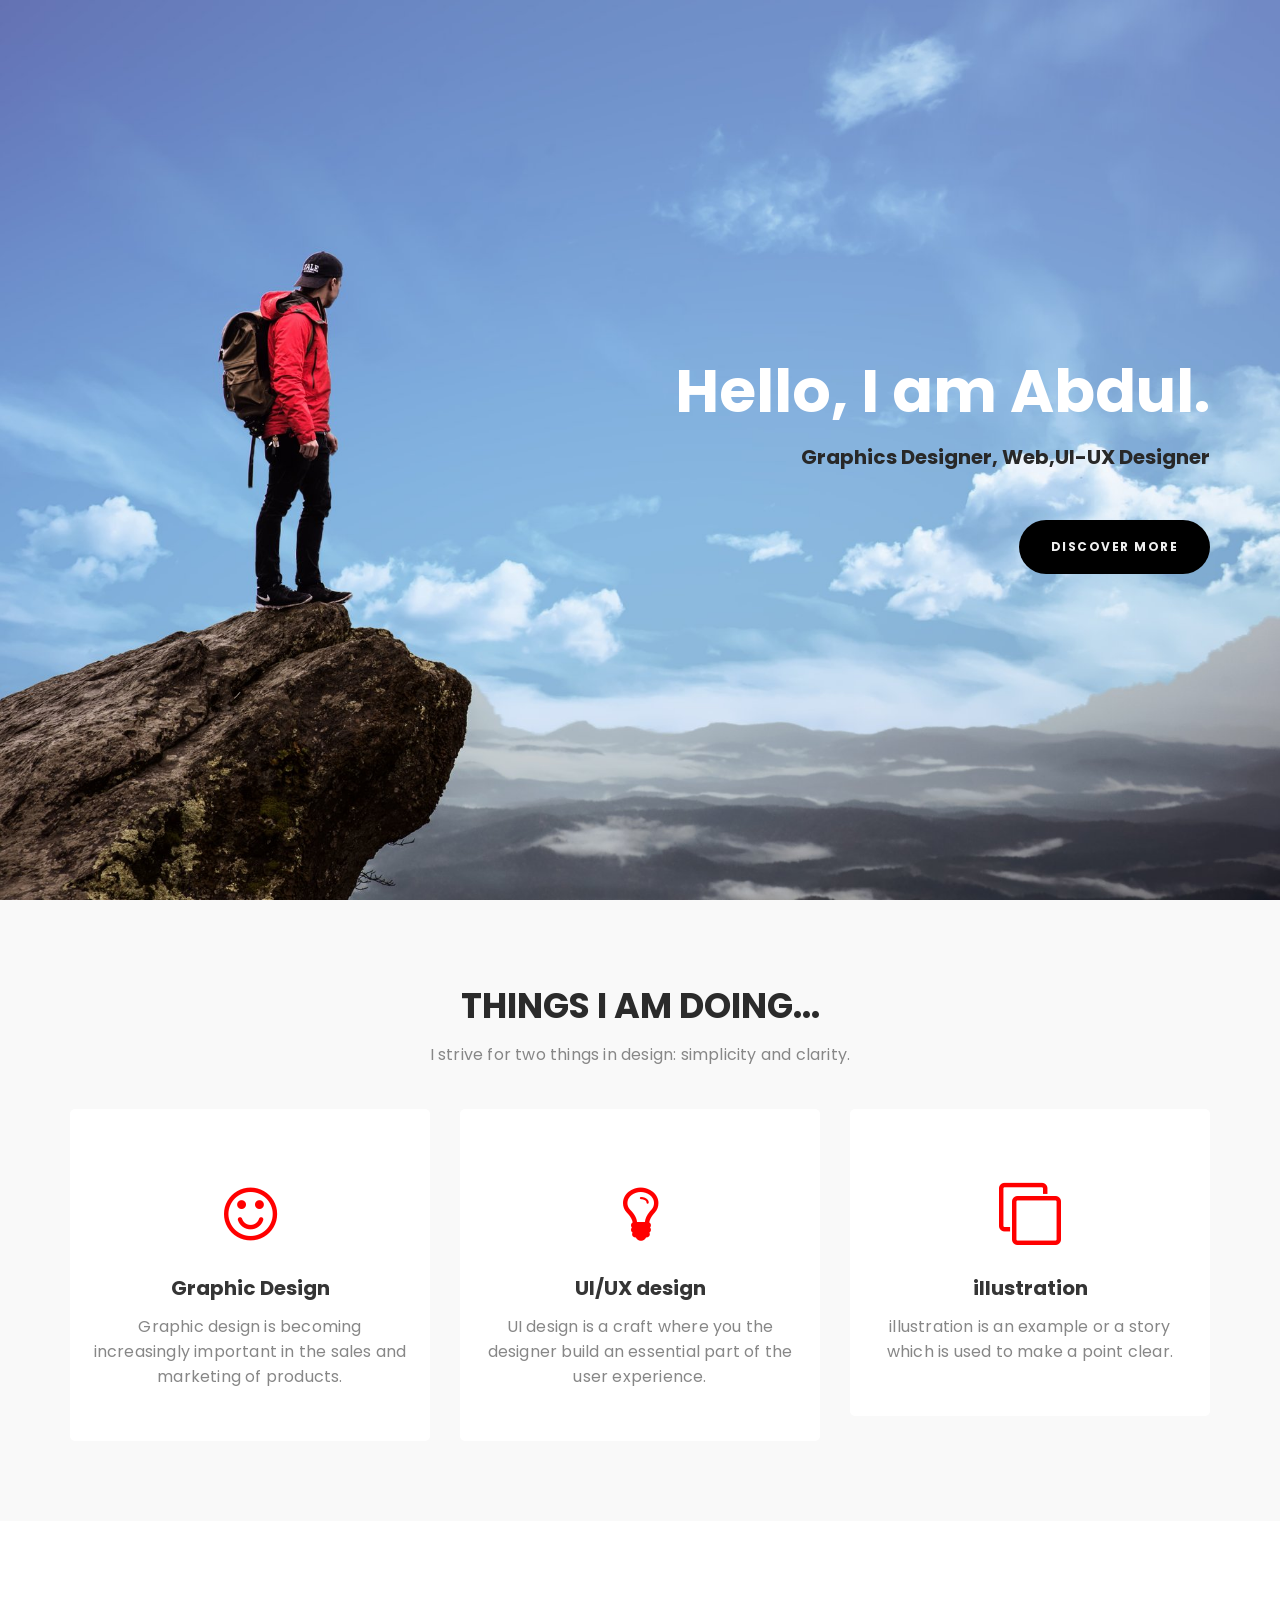
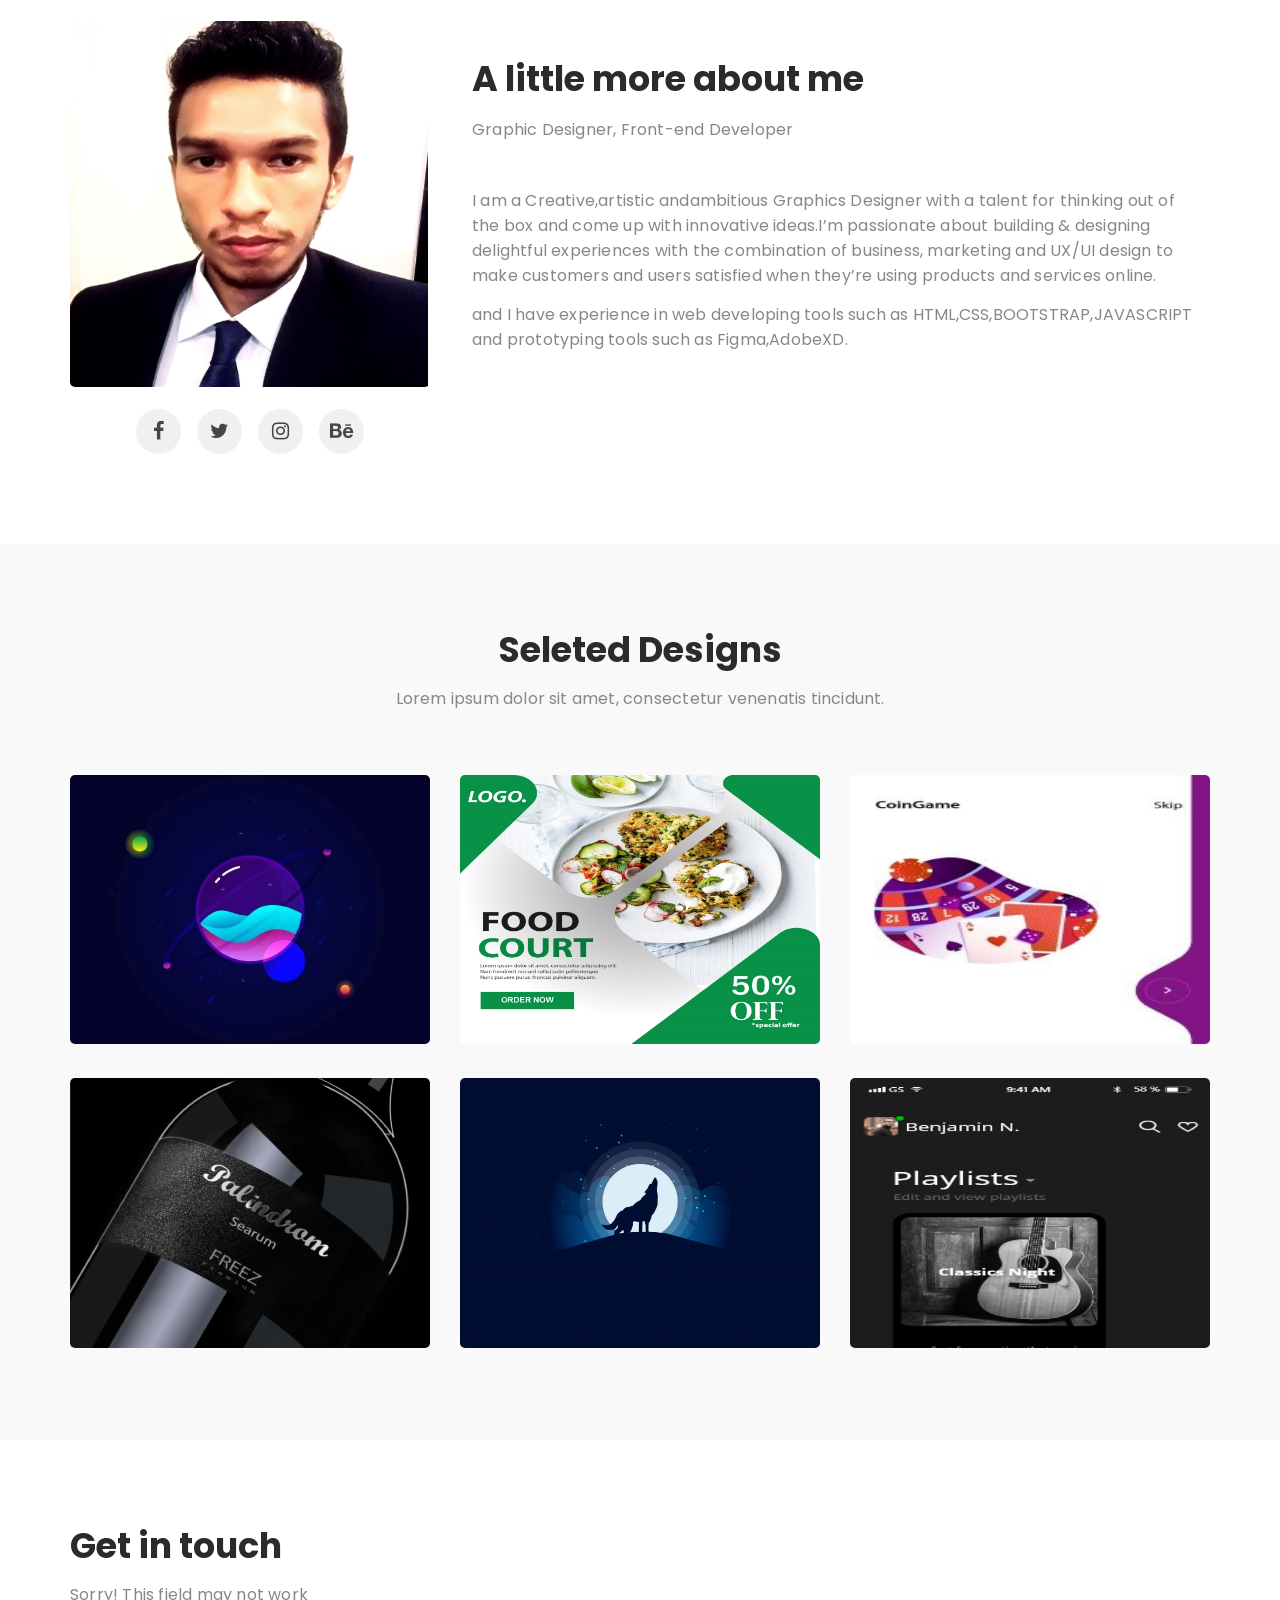
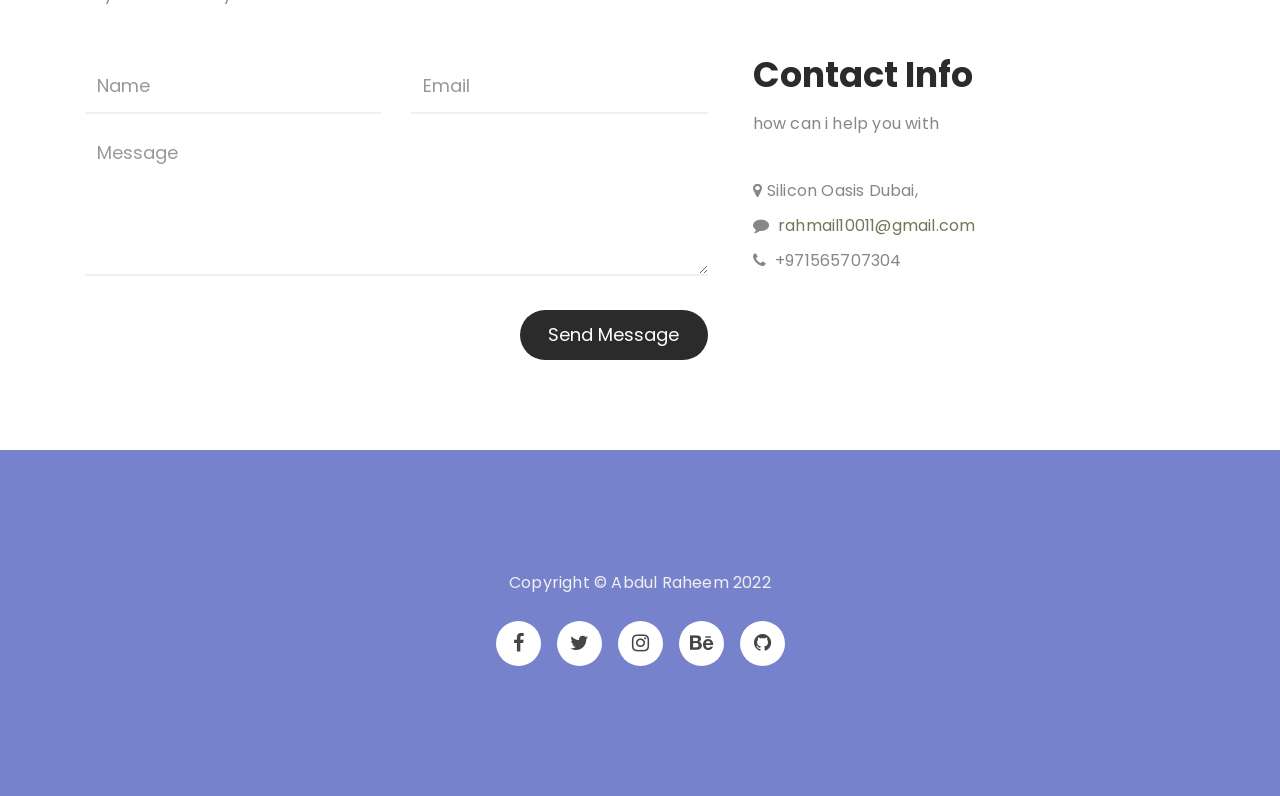
==== commit 44d2d927: "Update index.html" ====
--- a/index.html
+++ b/index.html
@@ -125,7 +125,7 @@
                                    and come up with innovative ideas.I’m passionate about building & designing delightful experiences with the combination of business, marketing and UX/UI design to make customers and users satisfied when they’re using products and services online.
                               </p>
                               <p>and I have experience in web developing tools such as HTML,CSS,BOOTSTRAP,JAVASCRIPT and
-                                   prototyping tools such as AdobeXD.</p></p>
+                                   prototyping tools such as Figma,AdobeXD.</p></p>
                          </div>
                     </div>
                </div>
